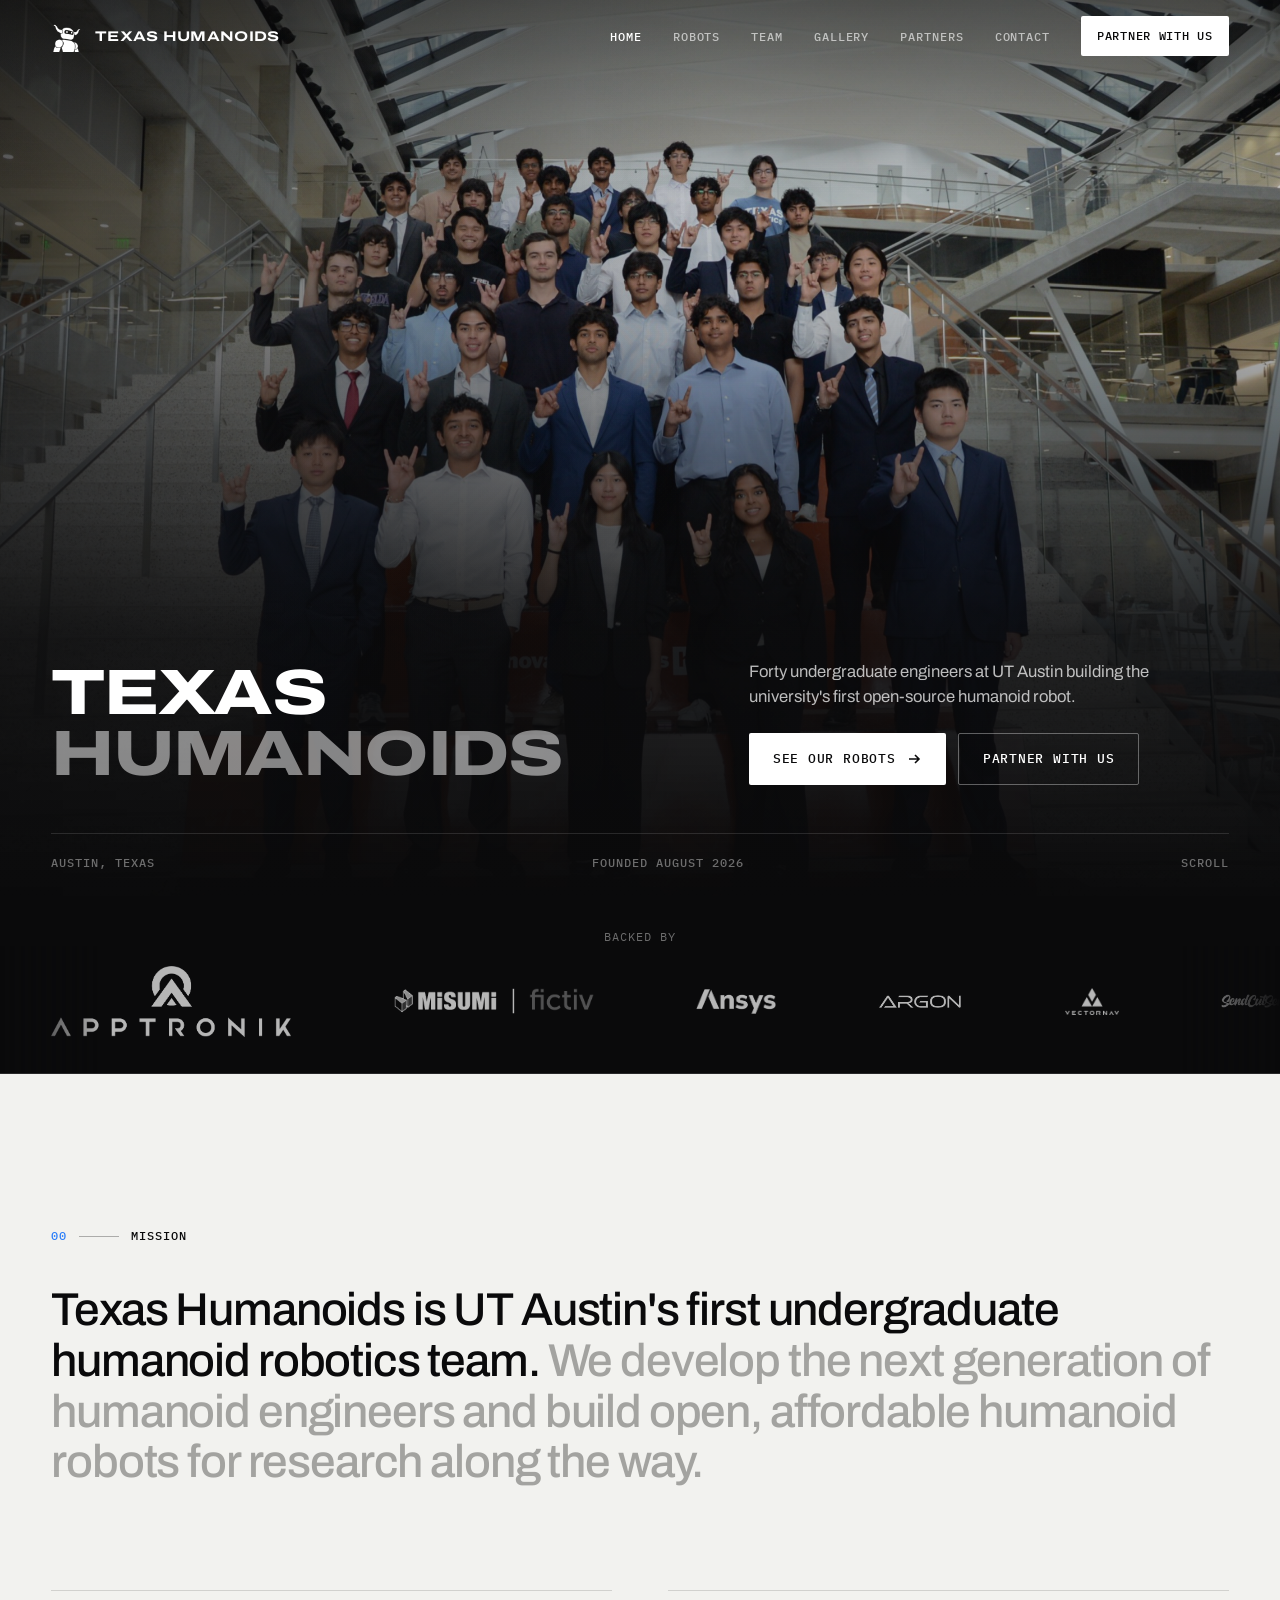
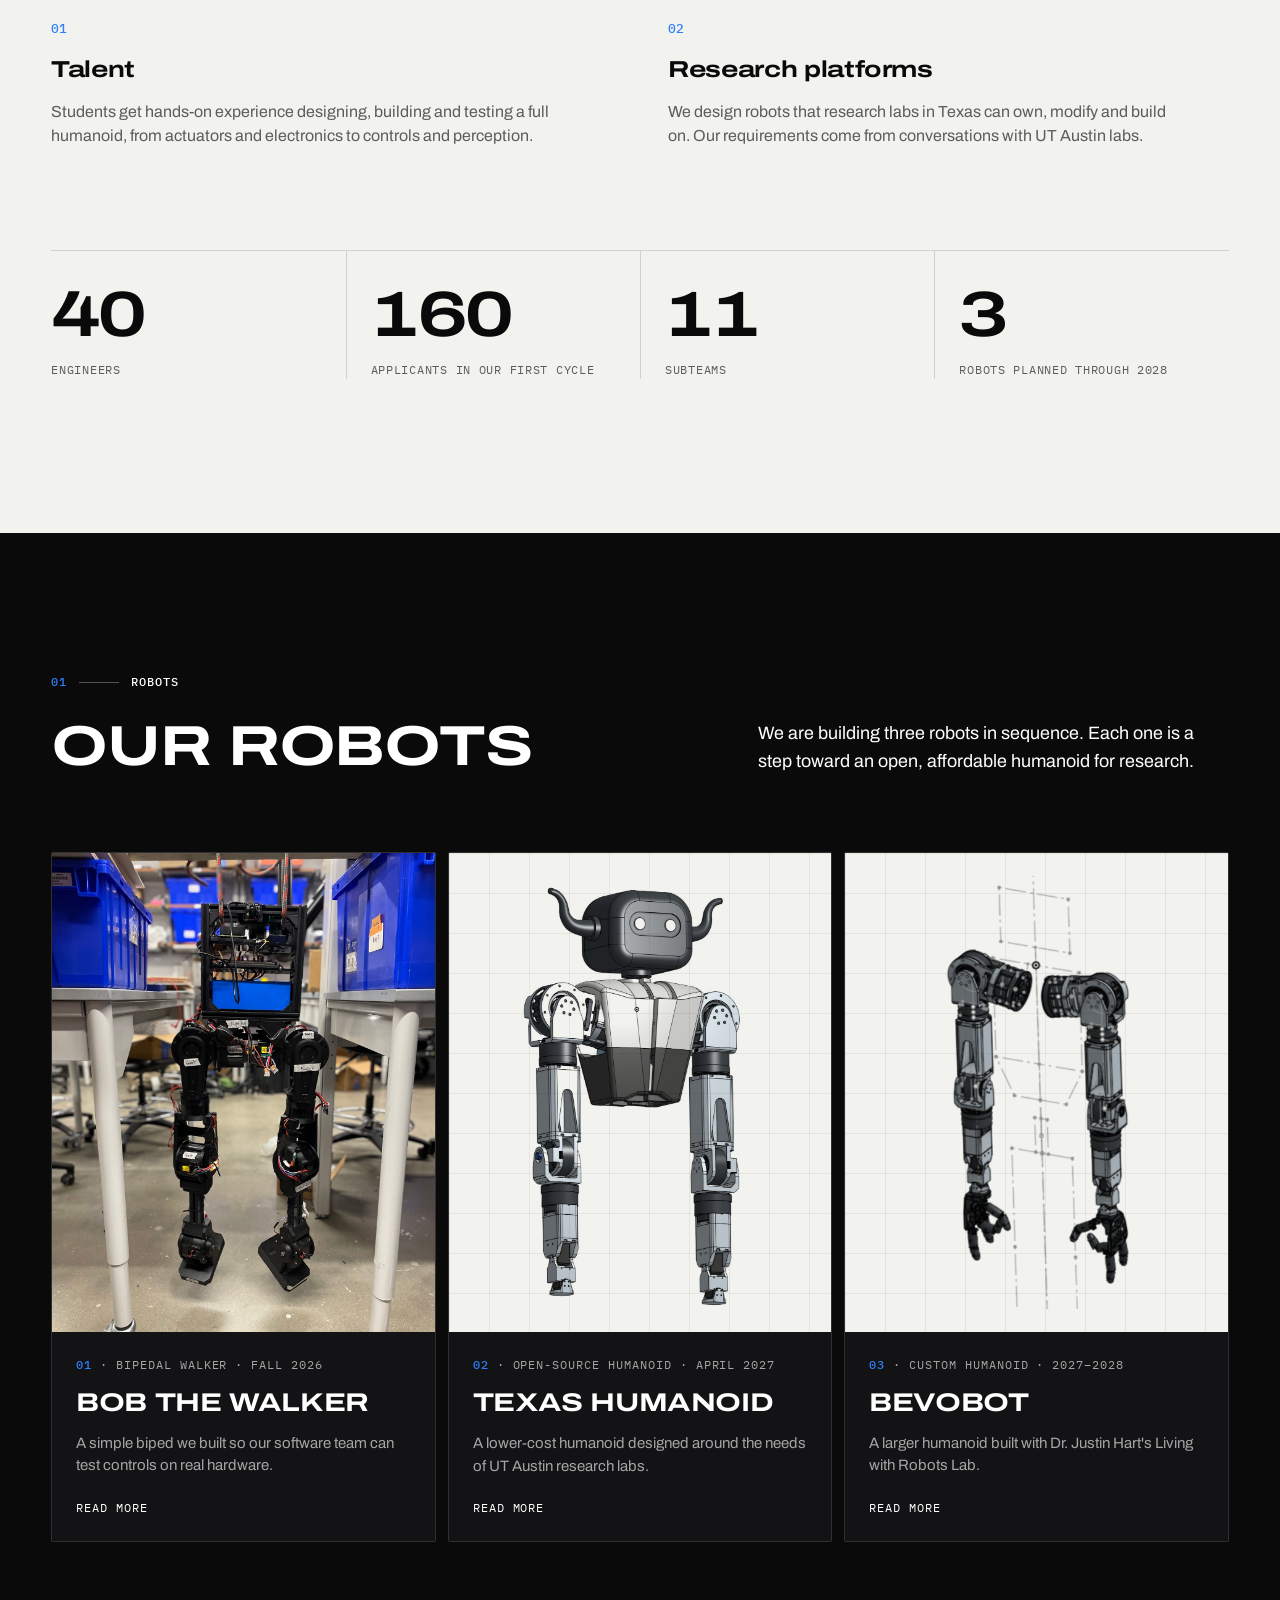
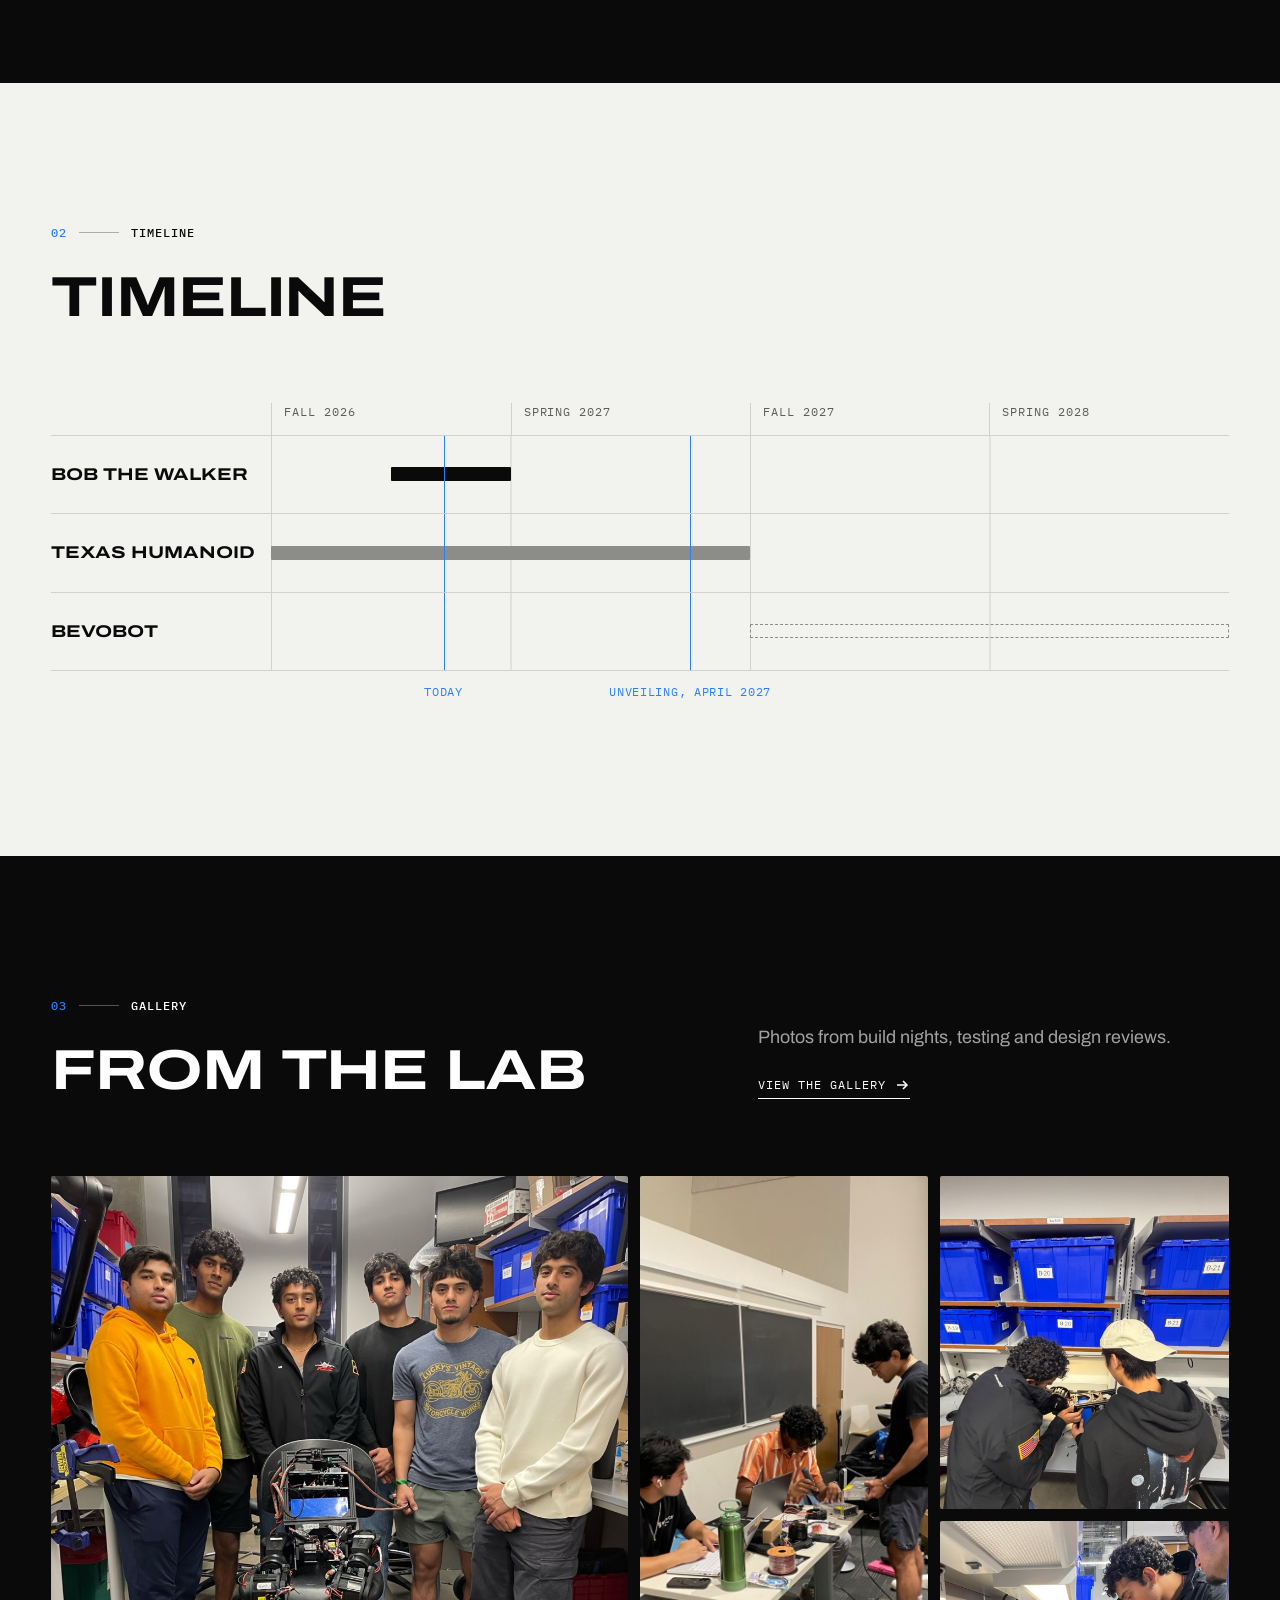
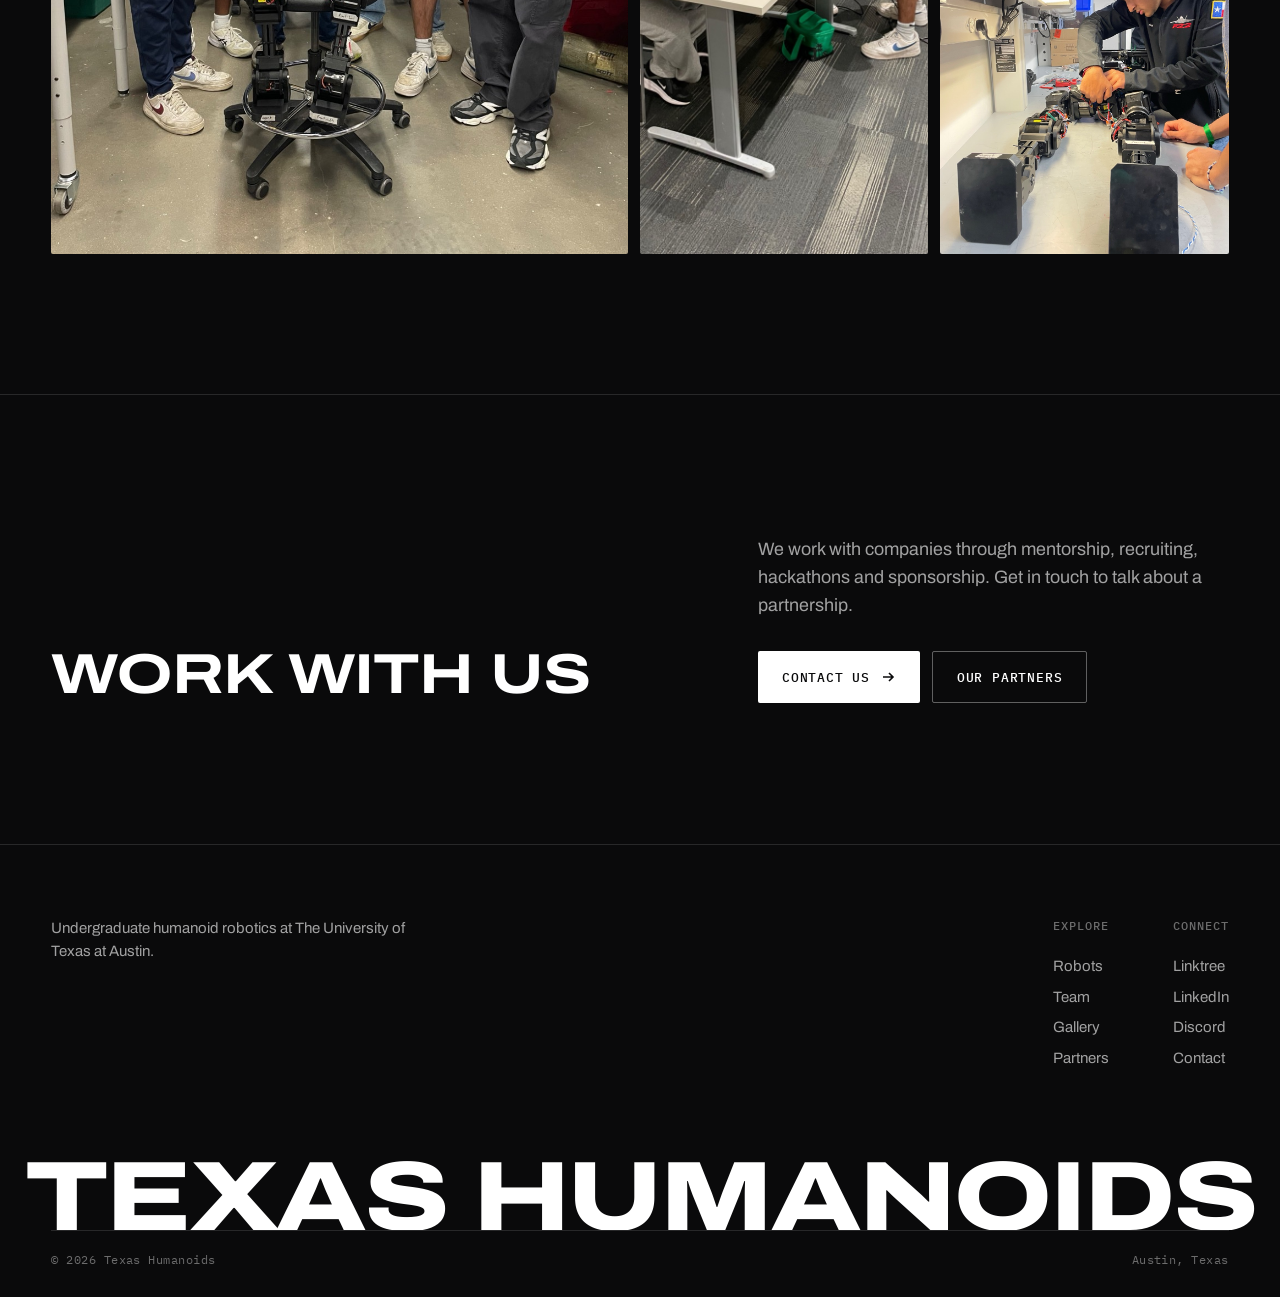
==== index.html @ 923ed388 "Import site as deployed on Netlify Co-Authored-By: Claude Opus 5.5 <noreply@anthropic.com> Claude-Se" ====
<!DOCTYPE html>
<html lang="en">
<head>
  <meta charset="UTF-8">
  <meta name="viewport" content="width=device-width, initial-scale=1.0">
  <title>Texas Humanoids</title>
  <meta name="description" content="Texas Humanoids is UT Austin's first undergraduate humanoid robotics team, building open-source humanoid robots for research.">
  <meta property="og:title" content="Texas Humanoids">
  <meta property="og:description" content="Texas Humanoids is UT Austin's first undergraduate humanoid robotics team, building open-source humanoid robots for research.">
  <meta property="og:image" content="images/web/whole_group.jpg">
  <link rel="icon" href="images/logo.png">
  <link rel="preconnect" href="https://fonts.googleapis.com">
  <link rel="preconnect" href="https://fonts.gstatic.com" crossorigin>
  <link href="https://fonts.googleapis.com/css2?family=Archivo:wdth,wght@62..125,100..900&family=IBM+Plex+Mono:wght@400;500&display=swap" rel="stylesheet">
  <link rel="stylesheet" href="styles.css">
  <script>document.documentElement.classList.add('js')</script>
</head>
<body>

  <header class="nav" id="nav">
    <div class="nav-inner">
      <a href="index.html" class="brand" aria-label="Texas Humanoids home">
        <img src="images/logo.png" alt="">
        <span>TEXAS HUMANOIDS</span>
      </a>
      <button class="menu-btn" aria-label="Open menu" aria-expanded="false" aria-controls="navLinks"><span></span><span></span></button>
      <ul class="nav-links" id="navLinks">
        <li><a href="index.html" aria-current="page">Home</a></li>
        <li><a href="robots.html">Robots</a></li>
        <li><a href="team.html">Team</a></li>
        <li><a href="gallery.html">Gallery</a></li>
        <li><a href="partners.html">Partners</a></li>
        <li><a href="contact.html">Contact</a></li>
        <li><a href="contact.html" class="btn btn-solid">Partner with us</a></li>
      </ul>
    </div>
  </header>

  <main>
    <section class="hero" id="top">
      <div class="hero-media">
        <img src="images/web/whole_group.jpg" alt="The Texas Humanoids team on the stairs of the EER building at UT Austin" fetchpriority="high">
      </div>
      <div class="wrap">
        <div class="hero-body hero-in">
          <h1><span>Texas</span><span class="soft">Humanoids</span></h1>
          <div class="hero-side">
            <p>Forty undergraduate engineers at UT Austin building the university's first open-source humanoid robot.</p>
            <div class="actions">
              <a href="robots.html" class="btn btn-solid">See our robots <svg width="16" height="16" viewBox="0 0 16 16" fill="none" aria-hidden="true"><path d="M3 8h10M9 4l4 4-4 4" stroke="currentColor" stroke-width="1.6"/></svg></a>
              <a href="contact.html" class="btn btn-line">Partner with us</a>
            </div>
          </div>
        </div>
        <div class="hero-foot">
          <span>Austin, Texas</span>
          <span>Founded August 2026</span>
          <span>Scroll</span>
        </div>
      </div>
    </section>

    <div class="backed">
      <p class="backed-label">Backed by</p>
      <div class="marquee" aria-label="Sponsors: Apptronik, MISUMI, Fictiv, Ansys, Argon Mechatronics, VectorNav, SendCutSend">
        <div class="marquee-track" aria-hidden="true">
        <img class="mq white apptronik" src="images/web/apptronik-logo.png" alt=""><img class="mq misumi" src="images/web/misumi-fictiv-c.png" alt=""><img class="mq white ansys" src="images/web/ansys-c.png" alt=""><img class="mq argon" src="images/web/argon-c.png" alt=""><img class="mq white vectornav" src="images/web/vector_nav-logo.png" alt=""><img class="mq sendcutsend" src="images/web/sendcutsend-c.png" alt="">
        <img class="mq white apptronik" src="images/web/apptronik-logo.png" alt=""><img class="mq misumi" src="images/web/misumi-fictiv-c.png" alt=""><img class="mq white ansys" src="images/web/ansys-c.png" alt=""><img class="mq argon" src="images/web/argon-c.png" alt=""><img class="mq white vectornav" src="images/web/vector_nav-logo.png" alt=""><img class="mq sendcutsend" src="images/web/sendcutsend-c.png" alt="">
        <img class="mq white apptronik" src="images/web/apptronik-logo.png" alt=""><img class="mq misumi" src="images/web/misumi-fictiv-c.png" alt=""><img class="mq white ansys" src="images/web/ansys-c.png" alt=""><img class="mq argon" src="images/web/argon-c.png" alt=""><img class="mq white vectornav" src="images/web/vector_nav-logo.png" alt=""><img class="mq sendcutsend" src="images/web/sendcutsend-c.png" alt="">
        <img class="mq white apptronik" src="images/web/apptronik-logo.png" alt=""><img class="mq misumi" src="images/web/misumi-fictiv-c.png" alt=""><img class="mq white ansys" src="images/web/ansys-c.png" alt=""><img class="mq argon" src="images/web/argon-c.png" alt=""><img class="mq white vectornav" src="images/web/vector_nav-logo.png" alt=""><img class="mq sendcutsend" src="images/web/sendcutsend-c.png" alt="">
        </div>
      </div>
    </div>

    <section class="mission light">
      <div class="wrap">
        <div class="eyebrow r"><span class="idx">00</span><span class="rule"></span><span>Mission</span></div>
        <p class="statement r d1">Texas Humanoids is UT Austin's first undergraduate humanoid robotics team. <span class="dim">We develop the next generation of humanoid engineers and build open, affordable humanoid robots for research along the way.</span></p>

        <div class="pillars">
          <div class="pillar r">
            <div class="n">01</div>
            <h3>Talent</h3>
            <p>Students get hands-on experience designing, building and testing a full humanoid, from actuators and electronics to controls and perception.</p>
          </div>
          <div class="pillar r d1">
            <div class="n">02</div>
            <h3>Research platforms</h3>
            <p>We design robots that research labs in Texas can own, modify and build on. Our requirements come from conversations with UT Austin labs.</p>
          </div>
        </div>

        <div class="stats">
          <div class="stat r"><b>40</b><span>Engineers</span></div>
          <div class="stat r d1"><b>160</b><span>Applicants in our first cycle</span></div>
          <div class="stat r d2"><b>11</b><span>Subteams</span></div>
          <div class="stat r d3"><b>3</b><span>Robots planned through 2028</span></div>
        </div>
      </div>
    </section>

    <section class="sect">
      <div class="wrap">
        <div class="platforms-head">
          <div>
            <div class="eyebrow r"><span class="idx">01</span><span class="rule"></span><span>Robots</span></div>
            <h2 class="h2 r d1">Our robots</h2>
          </div>
          <p class="lede r d2">We are building three robots in sequence. Each one is a step toward an open, affordable humanoid for research.</p>
        </div>
        <div class="robot-cards">
          <a class="robot-card r" href="robots.html#walker">
            <div class="media"><img src="images/web/walker.jpg" alt="Bob the Walker, a bipedal robot built from RobStride actuators and 3D-printed parts" width="1350" height="1800" loading="lazy"></div>
            <div class="body">
              <span class="kind"><b>01</b> &middot; Bipedal walker &middot; Fall 2026</span>
              <h3>Bob the Walker</h3>
              <p>A simple biped we built so our software team can test controls on real hardware.</p>
              <span class="more">Read more</span>
            </div>
          </a>
          <a class="robot-card r d1" href="robots.html#texas-humanoid">
            <div class="media paper"><img src="images/web/cad-texas-humanoid.jpg" alt="CAD render of the Texas Humanoid upper body" width="1082" height="1400" loading="lazy"></div>
            <div class="body">
              <span class="kind"><b>02</b> &middot; Open-source humanoid &middot; April 2027</span>
              <h3>Texas Humanoid</h3>
              <p>A lower-cost humanoid designed around the needs of UT Austin research labs.</p>
              <span class="more">Read more</span>
            </div>
          </a>
          <a class="robot-card r d2" href="robots.html#bevobot">
            <div class="media paper"><img src="images/web/arm-cad.png" alt="CAD model of humanoid arm assemblies" width="410" height="712" loading="lazy"></div>
            <div class="body">
              <span class="kind"><b>03</b> &middot; Custom humanoid &middot; 2027&ndash;2028</span>
              <h3>BevoBot</h3>
              <p>A larger humanoid built with Dr. Justin Hart's Living with Robots Lab.</p>
              <span class="more">Read more</span>
            </div>
          </a>
        </div>
      </div>
    </section>

    <section class="sect light">
      <div class="wrap">
        <div class="eyebrow r"><span class="idx">02</span><span class="rule"></span><span>Timeline</span></div>
        <h2 class="h2 r d1">Timeline</h2>
        <div class="gantt-wrap r">
          <div class="gantt">
            <div class="g-row head"><span></span><div class="g-cols"><span>Fall 2026</span><span>Spring 2027</span><span>Fall 2027</span><span>Spring 2028</span></div></div>
            <div class="g-row"><span class="g-label">Bob the Walker</span><div class="g-track"><i class="g-bar" style="--s:.5;--e:1"></i><i class="g-mark" style="--p:.72"></i><i class="g-mark" style="--p:1.75"></i></div></div>
            <div class="g-row"><span class="g-label">Texas Humanoid</span><div class="g-track"><i class="g-bar next" style="--s:0;--e:2"></i><i class="g-mark" style="--p:.72"></i><i class="g-mark" style="--p:1.75"></i></div></div>
            <div class="g-row"><span class="g-label">BevoBot</span><div class="g-track"><i class="g-bar later" style="--s:2;--e:4"></i><i class="g-mark" style="--p:.72"></i><i class="g-mark" style="--p:1.75"></i></div></div>
            <div class="g-row"><span></span><div class="g-notes"><span class="g-note" style="--p:.72">Today</span><span class="g-note" style="--p:1.75">Unveiling, April 2027</span></div></div>
          </div>
        </div>
      </div>
    </section>

    <section class="build sect">
      <div class="wrap">
        <div class="build-head">
          <div>
            <div class="eyebrow r"><span class="idx">03</span><span class="rule"></span><span>Gallery</span></div>
            <h2 class="h2 r d1">From the lab</h2>
          </div>
          <div class="r d2">
            <p class="lede dim">Photos from build nights, testing and design reviews.</p>
            <a class="text-link" href="gallery.html">View the gallery <svg width="16" height="16" viewBox="0 0 16 16" fill="none" aria-hidden="true"><path d="M3 8h10M9 4l4 4-4 4" stroke="currentColor" stroke-width="1.6"/></svg></a>
          </div>
        </div>
        <div class="bento">
          <figure class="b1 r"><img src="images/web/build-walker-team.jpg" alt="Members of the walker team standing with Bob the Walker" width="1050" height="1400" loading="lazy"></figure>
          <figure class="b2 r d1"><img src="images/web/build-electronics.jpg" alt="Three members wiring and testing electronics at a classroom table" width="1050" height="1400" loading="lazy"></figure>
          <figure class="r d2"><img src="images/web/build-assembly.jpg" alt="Two members assembling a walker leg" width="1050" height="1400" loading="lazy"></figure>
          <figure class="r d3"><img src="images/web/build-wiring.jpg" alt="Wiring the walker actuators on a workbench" width="1050" height="1400" loading="lazy"></figure>
        </div>
      </div>
    </section>

    <section class="cta-band">
      <div class="wrap platforms-head">
        <h2 class="h2 r" style="margin-top:0">Work with us</h2>
        <div class="r d1">
          <p class="lede dim">We work with companies through mentorship, recruiting, hackathons and sponsorship. Get in touch to talk about a partnership.</p>
          <div class="actions">
            <a href="contact.html" class="btn btn-solid">Contact us <svg width="16" height="16" viewBox="0 0 16 16" fill="none" aria-hidden="true"><path d="M3 8h10M9 4l4 4-4 4" stroke="currentColor" stroke-width="1.6"/></svg></a>
          <a href="partners.html" class="btn btn-line">Our partners</a>
          </div>
        </div>
      </div>
    </section>
  </main>

  <footer class="footer">
    <div class="wrap">
      <div class="foot-row">
        <p>Undergraduate humanoid robotics at The University of Texas at Austin.</p>
        <div class="foot-links">
          <div>
            <h4>Explore</h4>
            <a href="robots.html">Robots</a><a href="team.html">Team</a><a href="gallery.html">Gallery</a><a href="partners.html">Partners</a>
          </div>
          <div>
            <h4>Connect</h4>
            <a href="https://linktr.ee/texas-humanoids" target="_blank" rel="noopener">Linktree</a>
            <a href="https://www.linkedin.com/company/texas-humanoids" target="_blank" rel="noopener">LinkedIn</a>
            <a href="https://discord.gg/mYTj5yCFnS" target="_blank" rel="noopener">Discord</a>
            <a href="contact.html">Contact</a>
          </div>
        </div>
      </div>
    </div>
    <div class="wordmark" aria-hidden="true">TEXAS HUMANOIDS</div>
    <div class="wrap" style="position:relative;background:var(--ink)">
      <div class="foot-base">
        <span>&copy; 2026 Texas Humanoids</span>
        <span>Austin, Texas</span>
      </div>
    </div>
  </footer>

  <script src="site.js"></script>
</body>
</html>
---- styles.css ----
*, *::before, *::after { margin: 0; padding: 0; box-sizing: border-box; }

:root {
  --ink: #0A0A0B;
  --ink-2: #131315;
  --paper: #F2F2EF;
  --white: #FFFFFF;
  --accent: #2D7FF9;
  --on-dark-2: rgba(255,255,255,.62);
  --on-dark-3: rgba(255,255,255,.4);
  --line-dark: rgba(255,255,255,.12);
  --on-light-2: #5C5C5C;
  --line-light: rgba(10,10,11,.14);
  --gutter: clamp(20px, 4vw, 56px);
  --max: 1440px;
  --ease: cubic-bezier(.2,.7,.1,1);
  --wide: 125%;
  --mono: 'IBM Plex Mono', ui-monospace, monospace;
}

html { scroll-behavior: smooth; }
body {
  font-family: 'Archivo', system-ui, sans-serif;
  background: var(--ink);
  color: var(--white);
  line-height: 1.5;
  -webkit-font-smoothing: antialiased;
  overflow-x: hidden;
}
img { display: block; max-width: 100%; }
a { color: inherit; text-decoration: none; }
section[id] { scroll-margin-top: 64px; }
:focus-visible { outline: 2px solid var(--accent); outline-offset: 3px; }

.wrap { max-width: var(--max); margin: 0 auto; padding: 0 var(--gutter); }
.light { background: var(--paper); color: var(--ink); }

/* type */
.eyebrow {
  display: flex; align-items: center; gap: 12px;
  font-family: var(--mono); font-size: 12px; font-weight: 500; letter-spacing: .08em; text-transform: uppercase;
}
.eyebrow .idx { color: var(--accent); font-variant-numeric: tabular-nums; }
.eyebrow .rule { flex: 0 0 40px; height: 1px; background: currentColor; opacity: .3; }
.h2 {
  font-size: clamp(30px, 4.4vw, 68px); font-weight: 700; font-stretch: var(--wide);
  text-transform: uppercase; letter-spacing: -.02em; line-height: 1; margin-top: 28px;
}
.lede { font-size: clamp(17px, 1.4vw, 20px); line-height: 1.55; max-width: 560px; }
.dark .lede, .lede.dim { color: var(--on-dark-2); }
.light .lede { color: var(--on-light-2); }

/* buttons */
.btn {
  display: inline-flex; align-items: center; gap: 10px;
  height: 52px; padding: 0 24px; border-radius: 2px;
  font-family: var(--mono); font-size: 13px; font-weight: 500; letter-spacing: .06em; text-transform: uppercase;
  transition: background .25s, color .25s, border-color .25s;
  white-space: nowrap;
}
.btn svg { transition: transform .3s var(--ease); }
.btn:hover svg { transform: translateX(4px); }
.btn-solid { background: var(--white); color: var(--ink); }
.btn-solid:hover { background: var(--accent); color: var(--white); }
.btn-line { border: 1px solid rgba(255,255,255,.35); color: var(--white); }
.btn-line:hover { border-color: var(--white); background: rgba(255,255,255,.08); }
.light .btn-solid { background: var(--ink); color: var(--white); }
.light .btn-solid:hover { background: var(--accent); }

/* ───────── NAV ───────── */
.nav {
  position: fixed; inset: 0 0 auto 0; z-index: 50;
  transition: background .35s, border-color .35s, backdrop-filter .35s;
  border-bottom: 1px solid transparent;
}
.nav.scrolled {
  background: rgba(10,10,11,.92);
  backdrop-filter: saturate(160%) blur(18px);
  -webkit-backdrop-filter: saturate(160%) blur(18px);
  border-color: var(--line-dark);
}
.nav-inner {
  max-width: var(--max); margin: 0 auto; padding: 0 var(--gutter);
  height: 72px; display: flex; align-items: center; justify-content: space-between;
}
.brand { display: flex; align-items: center; gap: 12px; }
.brand img { width: 32px; height: 32px; filter: brightness(0) invert(1); }
.brand span { font-weight: 700; font-stretch: var(--wide); font-size: 14px; letter-spacing: .02em; }
.nav-links { display: flex; align-items: center; gap: clamp(18px, 2.4vw, 34px); list-style: none; }
.nav-links a:not(.btn) {
  font-family: var(--mono); font-size: 12px; font-weight: 500; letter-spacing: .08em; text-transform: uppercase;
  color: var(--on-dark-2); transition: color .2s;
}
.nav-links a:not(.btn):hover, .nav-links a[aria-current="page"] { color: var(--white); }
.nav-links .btn { height: 40px; padding: 0 16px; font-size: 12px; }
.menu-btn {
  display: none; background: none; border: 0; color: var(--white);
  width: 44px; height: 44px; cursor: pointer; position: relative;
}
.menu-btn span {
  position: absolute; left: 11px; right: 11px; height: 1.5px; background: currentColor;
  transition: transform .3s var(--ease), top .3s var(--ease);
}
.menu-btn span:nth-child(1) { top: 17px; }
.menu-btn span:nth-child(2) { top: 26px; }
.nav.open .menu-btn span:nth-child(1) { top: 21px; transform: rotate(45deg); }
.nav.open .menu-btn span:nth-child(2) { top: 21px; transform: rotate(-45deg); }

/* ───────── HERO ───────── */
.hero {
  position: relative; min-height: 100svh; display: flex; flex-direction: column;
  justify-content: flex-end; overflow: hidden; isolation: isolate;
}
.hero-media { position: absolute; inset: 0; z-index: -1; }
.hero-media img {
  width: 100%; height: 100%; object-fit: cover; object-position: center 25%;
  animation: settle 2.4s var(--ease) both;
}
.hero-media::after {
  content: ''; position: absolute; inset: 0;
  background:
    linear-gradient(180deg, rgba(10,10,11,.55) 0%, rgba(10,10,11,0) 22%),
    linear-gradient(90deg, rgba(10,10,11,.55) 0%, rgba(10,10,11,0) 55%),
    linear-gradient(0deg, rgba(10,10,11,1) 0%, rgba(10,10,11,.88) 30%, rgba(10,10,11,.3) 64%, rgba(10,10,11,.1) 100%);
}
@keyframes settle { from { transform: scale(1.08); } to { transform: scale(1); } }

.hero > .wrap { width: 100%; }
.hero-body {
  display: grid; grid-template-columns: auto minmax(280px, 1fr); gap: clamp(32px, 4vw, 64px); align-items: end;
  padding-top: 140px; padding-bottom: 48px;
}
.hero h1 {
  font-size: clamp(36px, 5vw, 84px); font-weight: 800; font-stretch: var(--wide);
  text-transform: uppercase; letter-spacing: -.025em; line-height: .95;
}
.hero h1 span { display: block; }
.hero h1 .soft { color: rgba(255,255,255,.5); }
.hero-side { display: flex; flex-direction: column; align-items: flex-start; gap: 24px; justify-self: end; max-width: 480px; }
.hero-side p { font-size: clamp(16px, 1.3vw, 19px); color: rgba(255,255,255,.72); max-width: 480px; }
.hero-side .actions { display: flex; flex-wrap: wrap; gap: 12px; }
.hero-foot {
  display: flex; justify-content: space-between; gap: 24px;
  border-top: 1px solid var(--line-dark); padding: 20px 0 28px;
  font-family: var(--mono); font-size: 12px; font-weight: 500; letter-spacing: .08em; text-transform: uppercase;
  color: var(--on-dark-3);
}
.hero-in > * { animation: rise 1s var(--ease) both; }
.hero-in > *:nth-child(2) { animation-delay: .12s; }
@keyframes rise { from { opacity: 0; transform: translateY(28px); } to { opacity: 1; transform: none; } }

/* ───────── MISSION ───────── */
.mission { padding: clamp(96px, 12vw, 180px) 0; }
.statement {
  font-size: clamp(28px, 3.6vw, 54px); font-weight: 500;
  letter-spacing: -.025em; line-height: 1.1; max-width: 1180px; margin-top: 40px;
}
.statement .dim { color: #A3A3A0; }
.pillars {
  display: grid; grid-template-columns: 1fr 1fr; gap: 0 56px;
  margin-top: clamp(64px, 8vw, 112px);
}
.pillar { border-top: 1px solid var(--line-light); padding-top: 28px; }
.pillar .n { font-family: var(--mono); font-size: 13px; font-weight: 500; color: var(--accent); font-variant-numeric: tabular-nums; }
.pillar h3 { font-size: clamp(20px, 1.8vw, 26px); font-weight: 700; font-stretch: var(--wide); letter-spacing: -.015em; margin: 14px 0 12px; }
.pillar p { color: var(--on-light-2); font-size: 16px; max-width: 520px; }
.stats {
  display: grid; grid-template-columns: repeat(4, 1fr);
  margin-top: clamp(64px, 8vw, 112px); border-top: 1px solid var(--line-light);
}
.stat { padding: 32px 24px 0 0; }
.stat + .stat { padding-left: 24px; border-left: 1px solid var(--line-light); }
.stat b {
  display: block; font-size: clamp(44px, 5vw, 80px); font-weight: 700; font-stretch: var(--wide);
  letter-spacing: -.03em; line-height: 1; font-variant-numeric: tabular-nums;
}
.stat span { display: block; margin-top: 14px; font-family: var(--mono); font-size: 12px; letter-spacing: .06em; text-transform: uppercase; color: var(--on-light-2); }

/* ───────── PLATFORMS ───────── */
.platforms { padding: clamp(96px, 12vw, 180px) 0 clamp(64px, 8vw, 120px); }
.platforms-head { display: grid; grid-template-columns: 1.4fr 1fr; gap: 48px; align-items: end; }
.platform { margin-top: clamp(64px, 8vw, 120px); }
.platform-media {
  position: relative; aspect-ratio: 21 / 9; border-radius: 2px; overflow: hidden; background: var(--ink-2);
}
.platform-media img { width: 100%; height: 100%; object-fit: cover; transition: transform 1.2s var(--ease); }
.platform:hover .platform-media img { transform: scale(1.03); }
.platform-media::after {
  content: ''; position: absolute; inset: 0;
  background: linear-gradient(0deg, rgba(10,10,11,.85) 0%, rgba(10,10,11,0) 55%);
}
.platform-media.cad {
  background-color: var(--paper);
  background-image: linear-gradient(rgba(10,10,11,.06) 1px, transparent 1px), linear-gradient(90deg, rgba(10,10,11,.06) 1px, transparent 1px);
  background-size: 40px 40px;
}
.platform-media.cad::after { display: none; }
.platform-media.cad img {
  position: absolute; top: 4%; right: 30%; width: auto; height: 92%;
  object-fit: contain; mix-blend-mode: multiply;
}
.platform-media.cad .platform-title { color: var(--ink); }
.platform-media.cad .platform-title .tag { color: var(--on-light-2); }
.platform-title {
  position: absolute; z-index: 1; left: clamp(20px, 3vw, 44px); right: clamp(20px, 3vw, 44px); bottom: clamp(20px, 3vw, 40px);
  display: flex; justify-content: space-between; align-items: flex-end; gap: 24px;
}
.platform-title h3 {
  font-size: clamp(32px, 5.6vw, 92px); font-weight: 800; font-stretch: var(--wide); text-transform: uppercase; letter-spacing: -.025em; line-height: .9;
}
.platform-title .tag {
  font-family: var(--mono); font-size: 12px; font-weight: 500; letter-spacing: .08em; text-transform: uppercase;
  color: var(--on-dark-2); text-align: right; white-space: nowrap;
}
.platform-body {
  display: grid; grid-template-columns: 1fr 1fr; gap: clamp(32px, 6vw, 96px);
  padding-top: clamp(32px, 4vw, 56px);
}
.platform-body p { font-size: clamp(17px, 1.35vw, 20px); color: var(--on-dark-2); line-height: 1.6; }
.platform-body p + p { margin-top: 18px; }
.platform-body p strong { color: var(--white); font-weight: 600; }
.specs { border-top: 1px solid var(--line-dark); }
.specs div {
  display: grid; grid-template-columns: 160px 1fr; gap: 16px;
  padding: 16px 0; border-bottom: 1px solid var(--line-dark); font-size: 15px;
}
.specs dt { color: var(--on-dark-3); font-family: var(--mono); font-size: 12px; font-weight: 500; letter-spacing: .08em; text-transform: uppercase; padding-top: 2px; }
.specs dd { font-family: var(--mono); font-size: 14px; }
.live { display: inline-flex; align-items: center; gap: 8px; }
.live::before { content: ''; width: 7px; height: 7px; border-radius: 50%; background: var(--accent); box-shadow: 0 0 0 4px rgba(45,127,249,.2); }

/* ───────── MARQUEE ───────── */
.marquee {
  border-block: 1px solid var(--line-dark); overflow: hidden; padding: 36px 0; background: var(--ink);
  -webkit-mask-image: linear-gradient(90deg, transparent, #000 8%, #000 92%, transparent);
          mask-image: linear-gradient(90deg, transparent, #000 8%, #000 92%, transparent);
}
.marquee-track { display: flex; align-items: center; width: max-content; background: var(--ink); animation: slide 70s linear infinite; }
.marquee-track .mq { height: auto; margin: 0 clamp(36px, 4vw, 64px); opacity: .7; flex: none; }
.marquee-track .white { filter: brightness(0) invert(1); }
.marquee-track .apptronik { width: 240px; }
.marquee-track .misumi { width: 200px; filter: grayscale(1) invert(1); mix-blend-mode: screen; }
.marquee-track .ansys { width: 80px; }
.marquee-track .argon { width: 84px; mix-blend-mode: screen; }
.marquee-track .vectornav { width: 54px; }
.marquee-track .sendcutsend { width: 72px; filter: grayscale(1) invert(1) brightness(1.6); mix-blend-mode: screen; }
@keyframes slide { to { transform: translateX(-50%); } }

.backed { border-bottom: 1px solid var(--line-dark); }
.backed-label {
  text-align: center; padding-top: 28px;
  font-family: var(--mono); font-size: 12px; letter-spacing: .08em; text-transform: uppercase; color: var(--on-dark-3);
}
.backed .marquee { border-block: 0; padding: 20px 0 36px; }

/* ───────── ROADMAP ───────── */
.roadmap { padding: clamp(96px, 12vw, 180px) 0; }
.phases { display: grid; grid-template-columns: repeat(3, 1fr); margin-top: clamp(56px, 7vw, 96px); }
.phase { position: relative; padding: 36px 32px 0 0; }
.phase + .phase { padding-left: 32px; }
.phase::before {
  content: ''; position: absolute; top: 0; left: 0; right: 0; height: 2px; background: var(--line-light);
}
.phase.now::before { background: var(--ink); }
.phase-top { display: flex; justify-content: space-between; align-items: baseline; }
.phase .num { font-size: clamp(52px, 5.4vw, 88px); font-weight: 700; font-stretch: var(--wide); letter-spacing: -.03em; line-height: 1; }
.phase .when { font-family: var(--mono); font-size: 12px; font-weight: 500; letter-spacing: .08em; text-transform: uppercase; color: var(--on-light-2); }
.phase .now-tag {
  display: inline-block; margin-top: 28px; font-family: var(--mono); font-size: 12px; font-weight: 500; letter-spacing: .08em;
  text-transform: uppercase; color: var(--accent);
}
.phase h3 { font-size: clamp(20px, 1.8vw, 26px); font-weight: 700; font-stretch: var(--wide); text-transform: uppercase; letter-spacing: -.01em; margin: 28px 0 12px; }
.phase .now-tag.later { color: var(--on-light-2); }
.phase .now-tag + h3 { margin-top: 8px; }
.phase p { color: var(--on-light-2); font-size: 16px; }

/* ───────── TEAMS ───────── */
.teams { padding: clamp(96px, 12vw, 180px) 0; }
.teams-ui { display: grid; grid-template-columns: 380px 1fr; gap: clamp(32px, 5vw, 80px); margin-top: clamp(56px, 7vw, 96px); }
.tablist { display: flex; flex-direction: column; border-top: 1px solid var(--line-dark); }
.tab {
  all: unset; cursor: pointer; display: flex; align-items: baseline; gap: 20px;
  padding: 22px 0; border-bottom: 1px solid var(--line-dark);
  font-size: clamp(20px, 1.9vw, 28px); font-weight: 700; font-stretch: var(--wide); text-transform: uppercase; letter-spacing: -.01em;
  color: var(--on-dark-3); transition: color .25s;
}
.tab small { font-family: var(--mono); font-size: 12px; font-weight: 500; letter-spacing: 0; color: var(--on-dark-3); font-variant-numeric: tabular-nums; }
.tab:hover { color: var(--on-dark-2); }
.tab[aria-selected="true"] { color: var(--white); }
.tab[aria-selected="true"] small { color: var(--accent); }
.tab:focus-visible { outline: 2px solid var(--accent); outline-offset: -2px; }
.panel[hidden] { display: none; }
.panel { animation: fade .5s var(--ease); }
@keyframes fade { from { opacity: 0; transform: translateY(10px); } to { opacity: 1; transform: none; } }
.panel-img { aspect-ratio: 3 / 2; overflow: hidden; border-radius: 2px; background: var(--ink-2); }
.panel-img img { width: 100%; height: 100%; object-fit: cover; }
.panel-copy { display: grid; grid-template-columns: 1fr auto; gap: 32px; padding-top: 28px; align-items: start; }
.panel-copy p { font-size: clamp(17px, 1.35vw, 20px); color: var(--on-dark-2); max-width: 620px; }
.chips { display: flex; flex-wrap: wrap; gap: 8px; margin-top: 20px; }
.chip {
  font-family: var(--mono); font-size: 12px; padding: 7px 12px; border-radius: 2px;
  border: 1px solid var(--line-dark); color: var(--on-dark-2);
}
.headcount { text-align: right; }
.headcount b { display: block; font-size: 52px; font-weight: 700; font-stretch: var(--wide); letter-spacing: -.03em; line-height: 1; }
.headcount span { font-family: var(--mono); font-size: 12px; font-weight: 500; letter-spacing: .08em; text-transform: uppercase; color: var(--on-dark-3); }

/* ───────── BUILD GALLERY ───────── */
.build { padding: 0 0 clamp(96px, 12vw, 180px); }
.build-head { display: grid; grid-template-columns: 1.4fr 1fr; gap: 48px; align-items: end; }
.bento {
  display: grid; grid-template-columns: 2fr 1fr 1fr; grid-template-rows: repeat(2, minmax(220px, 26vw));
  gap: 12px; margin-top: clamp(48px, 6vw, 80px);
}
.bento figure { overflow: hidden; border-radius: 2px; background: var(--ink-2); }
.bento img { width: 100%; height: 100%; object-fit: cover; transition: transform 1.2s var(--ease); }
.bento figure:hover img { transform: scale(1.04); }
.bento .b1 { grid-row: span 2; }
.bento .b2 { grid-row: span 2; }

/* ───────── PEOPLE ───────── */
.people { padding: clamp(96px, 12vw, 180px) 0; }
.leads { display: grid; grid-template-columns: repeat(3, 1fr); margin-top: clamp(56px, 7vw, 96px); border-top: 1px solid var(--line-light); }
.lead { padding: 32px 32px 0 0; }
.lead + .lead { padding-left: 32px; border-left: 1px solid var(--line-light); }
.lead h3 { font-size: clamp(24px, 2.4vw, 38px); font-weight: 700; font-stretch: var(--wide); text-transform: uppercase; letter-spacing: -.02em; line-height: 1; }
.lead .role { margin-top: 10px; font-size: 15px; font-weight: 600; }
.lead .prev { margin-top: 28px; font-family: var(--mono); font-size: 12px; font-weight: 500; letter-spacing: .08em; text-transform: uppercase; color: var(--on-light-2); }
.lead ul { list-style: none; margin-top: 10px; }
.lead li { font-size: 17px; padding: 8px 0; border-bottom: 1px solid var(--line-light); }
.exp {
  display: grid; grid-template-columns: 260px 1fr; gap: 32px; align-items: baseline;
  margin-top: clamp(48px, 6vw, 80px); padding-top: 24px; border-top: 1px solid var(--line-light);
}
.exp-label { font-family: var(--mono); font-size: 12px; letter-spacing: .08em; text-transform: uppercase; color: var(--on-light-2); }
.exp ul { list-style: none; display: flex; flex-wrap: wrap; gap: 8px 36px; }
.exp li { font-size: clamp(18px, 1.8vw, 26px); font-weight: 700; font-stretch: var(--wide); text-transform: uppercase; letter-spacing: -.01em; }

.advisors-head { margin-top: clamp(96px, 12vw, 160px); }
.advisors { display: grid; grid-template-columns: 1fr 1fr; gap: clamp(24px, 3vw, 48px); margin-top: clamp(40px, 5vw, 64px); }
.advisor { display: grid; grid-template-columns: minmax(180px, 42%) 1fr; gap: 28px; }
.advisor-img { aspect-ratio: 4 / 5; overflow: hidden; border-radius: 2px; background: #ddd; }
.advisor-img img { width: 100%; height: 100%; object-fit: cover; filter: grayscale(1) contrast(1.05); transition: filter .6s var(--ease); }
.advisor:hover .advisor-img img { filter: none; }
.advisor .role { font-family: var(--mono); font-size: 12px; font-weight: 500; letter-spacing: .08em; text-transform: uppercase; color: var(--accent); }
.advisor h3 { font-size: clamp(22px, 2vw, 28px); font-weight: 700; font-stretch: var(--wide); letter-spacing: -.02em; line-height: 1.05; margin: 12px 0 10px; }
.advisor .title { font-size: 14px; color: var(--on-light-2); padding-bottom: 16px; border-bottom: 1px solid var(--line-light); }
.advisor p.bio { font-size: 15px; color: #333; margin-top: 16px; line-height: 1.6; }

/* ───────── PARTNERS ───────── */
.partners { padding: clamp(96px, 12vw, 180px) 0; }
.logos {
  display: grid; grid-template-columns: repeat(6, 1fr); gap: 1px; margin-top: clamp(40px, 5vw, 64px);
  background: var(--line-dark); border-block: 1px solid var(--line-dark);
}
.logo-cell {
  display: flex; align-items: center; justify-content: center; grid-column: span 2;
  height: clamp(120px, 10vw, 150px); background: var(--ink);
}
.logo-cell.t1 { grid-column: span 6; height: clamp(220px, 20vw, 300px); }
.logo-cell.t2 { grid-column: span 3; height: clamp(150px, 13vw, 200px); }
.logo-cell img { height: auto; opacity: .85; transition: opacity .3s; }
.logo-cell:hover img { opacity: 1; }
.logo-cell .white { filter: brightness(0) invert(1); }
.logo-cell .apptronik { width: min(70%, 480px); }
.logo-cell .misumi { width: min(82%, 340px); filter: grayscale(1) invert(1); mix-blend-mode: screen; }
.logo-cell .ansys { width: min(42%, 128px); }
.logo-cell .argon { width: min(70%, 124px); mix-blend-mode: screen; }
.logo-cell .vectornav { width: min(50%, 84px); }
.logo-cell .sendcutsend { width: min(70%, 104px); filter: grayscale(1) invert(1) brightness(1.6); mix-blend-mode: screen; }
.logos.color { background: none; border: 0; gap: 0; }
.logos.color .logo-cell { background: transparent; }
.logos.color .logo-cell img { filter: none; mix-blend-mode: multiply; opacity: 1; }
.logos.color .logo-cell .argon { filter: invert(1); }

/* ───────── CTA ───────── */
.cta { position: relative; overflow: hidden; isolation: isolate; padding: clamp(120px, 16vw, 240px) 0 clamp(64px, 8vw, 96px); }
.cta-bg { position: absolute; inset: 0; z-index: -1; }
.cta-bg img { width: 100%; height: 100%; object-fit: cover; object-position: center 40%; }
.cta-bg::after { content: ''; position: absolute; inset: 0; background: linear-gradient(0deg, var(--ink) 0%, rgba(10,10,11,.82) 45%, rgba(10,10,11,.6) 100%); }
.cta h2 { font-size: clamp(36px, 6.4vw, 104px); font-weight: 800; font-stretch: var(--wide); text-transform: uppercase; letter-spacing: -.025em; line-height: .95; }
.cta .actions { display: flex; flex-wrap: wrap; gap: 12px; margin-top: 40px; }
.contacts { display: grid; grid-template-columns: repeat(3, 1fr); margin-top: clamp(80px, 10vw, 140px); border-top: 1px solid var(--line-dark); }
.contact { padding: 28px 24px 0 0; }
.contact + .contact { padding-left: 24px; border-left: 1px solid var(--line-dark); }
.contact .who { font-size: 18px; font-weight: 700; font-stretch: var(--wide); text-transform: uppercase; }
.contact .what { font-family: var(--mono); font-size: 12px; color: var(--on-dark-3); margin-bottom: 16px; }
.contact a, .contact .tel { display: block; font-size: 15px; color: var(--on-dark-2); padding: 3px 0; transition: color .2s; word-break: break-word; }
.contact a:hover { color: var(--white); }

/* ───────── FOOTER ───────── */
.footer { padding: 72px 0 0; border-top: 1px solid var(--line-dark); overflow: hidden; }
.foot-row { display: flex; justify-content: space-between; gap: 40px; flex-wrap: wrap; }
.foot-row p { font-size: 15px; color: var(--on-dark-2); max-width: 380px; }
.foot-links { display: flex; gap: 64px; }
.foot-links h4 { font-family: var(--mono); font-size: 12px; font-weight: 500; letter-spacing: .08em; text-transform: uppercase; color: var(--on-dark-3); margin-bottom: 16px; }
.foot-links a { display: block; font-size: 15px; color: var(--on-dark-2); padding: 4px 0; transition: color .2s; }
.foot-links a:hover { color: var(--white); }
.wordmark {
  margin-top: 80px; font-size: 7.7vw; font-weight: 800; font-stretch: var(--wide); letter-spacing: -.03em;
  line-height: .78; white-space: nowrap; color: var(--white); text-align: center;
  transform: translateY(8%);
}
.foot-base {
  display: flex; justify-content: space-between; gap: 16px; flex-wrap: wrap;
  border-top: 1px solid var(--line-dark); padding: 20px 0 28px; margin-top: 0;
  font-family: var(--mono); font-size: 12px; letter-spacing: .04em; color: var(--on-dark-3); position: relative; background: var(--ink);
}

/* ───────── INNER PAGE HEADER ───────── */
.page-head { padding: 168px 0 clamp(56px, 7vw, 96px); border-bottom: 1px solid var(--line-dark); }
.page-head h1 {
  margin-top: 28px; font-size: clamp(40px, 6.4vw, 104px); font-weight: 800; font-stretch: var(--wide);
  text-transform: uppercase; letter-spacing: -.025em; line-height: .95;
}
.page-head .lede { margin-top: 28px; color: var(--on-dark-2); max-width: 680px; }
.subnav { display: flex; flex-wrap: wrap; gap: 10px 32px; margin-top: 44px; }
.subnav a {
  font-family: var(--mono); font-size: 12px; letter-spacing: .08em; text-transform: uppercase;
  color: var(--on-dark-2); padding-bottom: 6px; border-bottom: 1px solid var(--line-dark); transition: color .2s, border-color .2s;
}
.subnav a:hover { color: var(--white); border-color: var(--white); }

.sect { padding: clamp(88px, 11vw, 160px) 0; }
.sect.dark + .sect.dark { border-top: 1px solid var(--line-dark); }
.h3 {
  margin-top: clamp(72px, 9vw, 120px); font-size: clamp(22px, 2.2vw, 32px); font-weight: 700;
  font-stretch: var(--wide); text-transform: uppercase; letter-spacing: -.015em; line-height: 1.05;
}
.kind { font-family: var(--mono); font-size: 12px; letter-spacing: .08em; text-transform: uppercase; color: var(--on-dark-2); }
.kind b { color: var(--accent); font-weight: 500; }
.light .kind { color: var(--on-light-2); }
.light .specs, .light .specs div { border-color: var(--line-light); }
.light .specs dt { color: var(--on-light-2); }
.text-link {
  display: inline-flex; align-items: center; gap: 8px; margin-top: 24px;
  font-family: var(--mono); font-size: 12px; letter-spacing: .08em; text-transform: uppercase;
  padding-bottom: 4px; border-bottom: 1px solid currentColor;
}

/* paper panel for CAD on white */
.paper,
.robot-card .media.paper, .robot-intro .media.paper, .step .media.paper, .pair figure.paper, .g-item.paper {
  background-color: var(--paper);
  background-image: linear-gradient(rgba(10,10,11,.06) 1px, transparent 1px), linear-gradient(90deg, rgba(10,10,11,.06) 1px, transparent 1px);
  background-size: 40px 40px;
}
.paper img { object-fit: contain !important; mix-blend-mode: multiply; padding: 6%; }
.light .paper { box-shadow: inset 0 0 0 1px var(--line-light); }

/* ───────── HOME: ROBOT CARDS ───────── */
.robot-cards { display: grid; grid-template-columns: repeat(3, 1fr); gap: 12px; margin-top: clamp(48px, 6vw, 80px); }
.robot-card {
  display: flex; flex-direction: column; border: 1px solid var(--line-dark); border-radius: 2px;
  background: var(--ink-2); transition: border-color .3s;
}
.robot-card:hover { border-color: rgba(255,255,255,.35); }
.robot-card .media { aspect-ratio: 4 / 5; overflow: hidden; background: #000; }
.robot-card .media img { width: 100%; height: 100%; object-fit: cover; transition: transform 1.2s var(--ease); }
.robot-card:hover .media img { transform: scale(1.04); }
.robot-card .body { display: flex; flex-direction: column; gap: 10px; flex: 1; padding: 24px; }
.robot-card h3 { font-size: clamp(22px, 2vw, 28px); font-weight: 700; font-stretch: var(--wide); text-transform: uppercase; letter-spacing: -.015em; }
.robot-card p { font-size: 15px; color: var(--on-dark-2); }
.robot-card .more { margin-top: auto; padding-top: 12px; font-family: var(--mono); font-size: 12px; letter-spacing: .08em; text-transform: uppercase; }

/* ───────── TIMELINE CHART ───────── */
.gantt-wrap { margin-top: clamp(48px, 6vw, 80px); overflow-x: auto; }
.gantt { min-width: 680px; }
.g-row { display: grid; grid-template-columns: 220px 1fr; border-top: 1px solid var(--line-light); }
.g-row.head { border-top: 0; }
.g-cols { display: grid; grid-template-columns: repeat(4, 1fr); }
.g-cols span {
  padding: 0 0 14px 12px; border-left: 1px solid var(--line-light);
  font-family: var(--mono); font-size: 12px; letter-spacing: .08em; text-transform: uppercase; color: var(--on-light-2);
}
.g-label { padding: 26px 16px 26px 0; font-size: 17px; font-weight: 700; font-stretch: var(--wide); text-transform: uppercase; }
.g-track { position: relative; background: linear-gradient(90deg, var(--line-light) 1px, transparent 1px) 0 0 / 25% 100%; }
.g-bar {
  position: absolute; top: 50%; height: 14px; transform: translateY(-50%);
  left: calc(var(--s) * 25%); width: calc((var(--e) - var(--s)) * 25%); background: var(--ink); border-radius: 1px;
}
.g-bar.next { background: #8C8C88; }
.g-bar.later { background: transparent; border: 1.5px dashed #8C8C88; }
.g-mark { position: absolute; top: 0; bottom: 0; left: calc(var(--p) * 25%); border-left: 1.5px solid var(--accent); }
.g-notes { position: relative; height: 44px; }
.g-note {
  position: absolute; top: 12px; left: calc(var(--p) * 25%); transform: translateX(-50%); white-space: nowrap;
  font-family: var(--mono); font-size: 12px; letter-spacing: .06em; text-transform: uppercase; color: var(--accent);
}

/* ───────── ROBOT PAGES ───────── */
.robot-intro { display: grid; grid-template-columns: minmax(0, 5fr) minmax(0, 6fr); gap: clamp(32px, 6vw, 96px); align-items: start; }
.robot-intro .media { aspect-ratio: 3 / 4; overflow: hidden; border-radius: 2px; background: #000; position: sticky; top: 96px; }
.robot-intro .media img { width: 100%; height: 100%; object-fit: cover; }
.robot-intro .h2 { margin-top: 18px; }
.robot-intro .copy p { margin-top: 20px; font-size: clamp(16px, 1.25vw, 19px); line-height: 1.6; color: var(--on-dark-2); }
.light .robot-intro .copy p { color: #3d3d3d; }
.robot-intro .specs { margin-top: 36px; }

.steps { display: grid; grid-template-columns: repeat(3, 1fr); gap: 48px 24px; margin-top: clamp(36px, 4vw, 56px); }
.steps.cols-4 { grid-template-columns: repeat(4, 1fr); }
.step .media { aspect-ratio: 4 / 3; overflow: hidden; border-radius: 2px; background: #000; }
.step .media img { width: 100%; height: 100%; object-fit: cover; }
.step .media img.contain { object-fit: contain; }
.step .n { margin-top: 18px; font-family: var(--mono); font-size: 12px; color: var(--accent); }
.step h4 { margin: 6px 0 8px; font-size: 17px; font-weight: 700; font-stretch: var(--wide); text-transform: uppercase; letter-spacing: -.01em; }
.step p { font-size: 15px; line-height: 1.55; color: var(--on-dark-2); }
.light .step p { color: var(--on-light-2); }

.ways { display: grid; grid-template-columns: repeat(4, 1fr); gap: 0 32px; margin-top: clamp(36px, 4vw, 56px); }
.ways.cols-3 { grid-template-columns: repeat(3, 1fr); }
.way { border-top: 1px solid var(--line-dark); padding-top: 24px; }
.light .way { border-color: var(--line-light); }
.way .n { font-family: var(--mono); font-size: 12px; color: var(--accent); }
.way h4 { margin: 12px 0 10px; font-size: clamp(18px, 1.6vw, 22px); font-weight: 700; font-stretch: var(--wide); text-transform: uppercase; letter-spacing: -.01em; }
.way p { font-size: 15px; line-height: 1.6; color: var(--on-dark-2); }
.light .way p { color: var(--on-light-2); }

.pair { display: grid; grid-template-columns: 1fr 1fr; gap: 12px; }
.pair figure { aspect-ratio: 4 / 5; overflow: hidden; border-radius: 2px; background: #000; }
.pair img { width: 100%; height: 100%; object-fit: cover; }
.arm-photo { margin: 0; aspect-ratio: 4 / 3; overflow: hidden; border-radius: 2px; background: #000; }
.arm-photo img { width: 100%; height: 100%; object-fit: cover; object-position: center 30%; }

/* ───────── TEAM PAGE ───────── */
.group-photo { margin: 0; }
.group-photo img { width: 100%; height: auto; }
.group-photo figcaption { padding: 14px 0; font-family: var(--mono); font-size: 12px; letter-spacing: .06em; text-transform: uppercase; color: var(--on-dark-3); }
.history { display: grid; grid-template-columns: repeat(4, 1fr); margin-top: clamp(48px, 6vw, 80px); }
.history div { border-top: 2px solid var(--ink); padding: 20px 24px 0 0; }
.history time { font-family: var(--mono); font-size: 12px; letter-spacing: .08em; text-transform: uppercase; color: var(--accent); }
.history p { margin-top: 10px; font-size: 17px; line-height: 1.5; }

/* ───────── GALLERY ───────── */
.filters { display: flex; flex-wrap: wrap; gap: 8px; margin-top: 44px; }
.filter {
  all: unset; cursor: pointer; padding: 9px 14px; border: 1px solid var(--line-dark); border-radius: 2px;
  font-family: var(--mono); font-size: 12px; letter-spacing: .08em; text-transform: uppercase; color: var(--on-dark-2);
  transition: color .2s, border-color .2s, background .2s;
}
.filter:hover { color: var(--white); border-color: rgba(255,255,255,.4); }
.filter[aria-pressed="true"] { background: var(--white); color: var(--ink); border-color: var(--white); }
.filter:focus-visible { outline: 2px solid var(--accent); outline-offset: 2px; }
.gallery { columns: 3 300px; column-gap: 12px; }
.g-item { display: block; position: relative; break-inside: avoid; margin-bottom: 12px; overflow: hidden; border-radius: 2px; background: var(--ink-2); cursor: zoom-in; }
.g-item[hidden] { display: none; }
.g-item img { width: 100%; height: auto; transition: transform 1.2s var(--ease); }
.g-item:hover img { transform: scale(1.03); }
.g-item .cap {
  position: absolute; left: 0; right: 0; bottom: 0; padding: 32px 14px 12px; font-size: 13px; color: var(--white);
  background: linear-gradient(transparent, rgba(10,10,11,.88)); opacity: 0; transition: opacity .3s;
}
.g-item:hover .cap, .g-item:focus-visible .cap { opacity: 1; }
.lightbox { width: 100%; max-width: 100%; height: 100%; max-height: 100%; margin: 0; padding: 0; border: 0; background: rgba(10,10,11,.97); color: var(--white); }
.lightbox::backdrop { background: rgba(0,0,0,.7); }
.lightbox figure { height: 100%; display: flex; flex-direction: column; align-items: center; justify-content: center; gap: 16px; padding: 72px 88px 40px; }
.lightbox img { max-width: 100%; max-height: calc(100vh - 170px); object-fit: contain; }
.lightbox figcaption { font-family: var(--mono); font-size: 12px; letter-spacing: .06em; text-transform: uppercase; color: var(--on-dark-2); text-align: center; }
.lb-btn {
  all: unset; position: absolute; display: grid; place-items: center; width: 48px; height: 48px; cursor: pointer;
  border: 1px solid var(--line-dark); border-radius: 2px; background: rgba(255,255,255,.04); color: var(--white); font-size: 20px;
}
.lb-btn:hover { border-color: var(--white); }
.lb-btn:focus-visible { outline: 2px solid var(--accent); }
.lb-close { top: 20px; right: 20px; }
.lb-prev { left: 20px; top: calc(50% - 24px); }
.lb-next { right: 20px; top: calc(50% - 24px); }

/* ───────── CONTACT PAGE ───────── */
.contact .li { font-family: var(--mono); font-size: 12px; letter-spacing: .04em; }
.link-rows { margin-top: clamp(40px, 5vw, 64px); border-top: 1px solid var(--line-dark); }
.link-rows a {
  display: grid; grid-template-columns: 200px 1fr auto; gap: 24px; align-items: baseline;
  padding: 24px 0; border-bottom: 1px solid var(--line-dark); transition: color .2s;
}
.link-rows a:hover { color: var(--accent); }
.link-rows .lbl { font-family: var(--mono); font-size: 12px; letter-spacing: .08em; text-transform: uppercase; color: var(--on-dark-3); }
.link-rows .val { font-size: clamp(20px, 2.2vw, 32px); font-weight: 700; font-stretch: var(--wide); letter-spacing: -.01em; }

.cta-band { padding: clamp(88px, 11vw, 160px) 0; border-top: 1px solid var(--line-dark); }
.cta-band .actions { display: flex; flex-wrap: wrap; gap: 12px; margin-top: 32px; }

/* ───────── REVEAL ───────── */
.js .r { opacity: 0; transform: translateY(32px); transition: opacity 1s var(--ease), transform 1s var(--ease); }
.js .r.in { opacity: 1; transform: none; }
.js .r.d1 { transition-delay: .08s; } .js .r.d2 { transition-delay: .16s; } .js .r.d3 { transition-delay: .24s; }

@media (prefers-reduced-motion: reduce) {
  *, *::before, *::after { animation: none !important; transition: none !important; }
  .js .r { opacity: 1; transform: none; }
  html { scroll-behavior: auto; }
}

/* ───────── RESPONSIVE ───────── */
@media (max-width: 1100px) {
  .teams-ui { grid-template-columns: 1fr; }
  .tablist { flex-direction: row; overflow-x: auto; border-top: 0; border-bottom: 1px solid var(--line-dark); gap: 28px; scrollbar-width: none; }
  .tablist::-webkit-scrollbar { display: none; }
  .tab { border-bottom: 2px solid transparent; padding: 12px 0; font-size: 18px; white-space: nowrap; }
  .tab[aria-selected="true"] { border-color: var(--white); }
  .advisors { grid-template-columns: 1fr; }
  .steps.cols-4 { grid-template-columns: repeat(3, 1fr); }
  .ways { grid-template-columns: 1fr 1fr; gap: 40px 32px; }
}
@media (max-width: 860px) {
  .nav-links {
    position: fixed; inset: 72px 0 0 0; flex-direction: column; align-items: flex-start; gap: 0;
    background: var(--ink); padding: 24px var(--gutter);
    opacity: 0; visibility: hidden; transition: opacity .3s, visibility .3s;
  }
  .nav.open { background: var(--ink); border-color: var(--line-dark); }
  .nav.open .nav-links { opacity: 1; visibility: visible; }
  .nav-links li { width: 100%; border-bottom: 1px solid var(--line-dark); }
  .nav-links a:not(.btn) { display: block; padding: 18px 0; font-family: 'Archivo', sans-serif; font-size: 24px; font-weight: 700; font-stretch: var(--wide); letter-spacing: -.01em; color: var(--white); }
  .nav-links li:last-child { border: 0; padding-top: 24px; }
  .nav-links .btn { height: 52px; font-size: 13px; }
  .menu-btn { display: block; }

  .platforms-head, .build-head { grid-template-columns: 1fr; gap: 28px; }
  .hero-body { grid-template-columns: 1fr; gap: 28px; padding-bottom: 40px; }
  .hero-side { justify-self: start; }
  .pillars, .platform-body { grid-template-columns: 1fr; gap: 40px; }
  .stats { grid-template-columns: 1fr 1fr; }
  .stat:nth-child(3) { padding-left: 0; border-left: 0; }
  .stat:nth-child(n+3) { border-top: 1px solid var(--line-light); margin-top: 32px; }
  .phases, .leads, .contacts { grid-template-columns: 1fr; }
  .phase + .phase, .lead + .lead, .contact + .contact { padding-left: 0; border-left: 0; margin-top: 48px; }
  .contact + .contact { margin-top: 32px; padding-top: 28px; border-top: 1px solid var(--line-dark); }
  .platform-media { aspect-ratio: 4 / 3; }
  .platform-title { flex-direction: column; align-items: flex-start; gap: 12px; }
  .platform-title .tag { text-align: left; }
  .platform-media.cad img { height: 70%; right: 50%; transform: translateX(50%); }
  .platform:hover .platform-media.cad img { transform: translateX(50%) scale(1.03); }
  .specs div { grid-template-columns: 120px 1fr; }
  .panel-copy { grid-template-columns: 1fr; gap: 16px; }
  .headcount { text-align: left; display: flex; align-items: baseline; gap: 10px; }
  .headcount b { font-size: 40px; }
  .bento { grid-template-columns: 1fr 1fr; grid-template-rows: none; grid-auto-rows: 52vw; }
  .bento .b1 { grid-column: span 2; grid-row: auto; }
  .bento .b2 { grid-row: span 2; }
  .logo-cell.t2 { grid-column: span 6; }
  .advisor { grid-template-columns: 1fr; }
  .advisor-img { aspect-ratio: 1 / 1; }
  .foot-links { gap: 40px; }
  .exp { grid-template-columns: 1fr; gap: 16px; }
  .page-head { padding-top: 132px; }
  .robot-cards, .robot-intro, .ways, .ways.cols-3, .history { grid-template-columns: 1fr; }
  .robot-intro .media { position: static; aspect-ratio: 4 / 5; }
  .steps, .steps.cols-4 { grid-template-columns: 1fr 1fr; }
  .history { gap: 32px; }
  .lightbox figure { padding: 72px 16px 32px; }
  .lb-prev, .lb-next { top: auto; bottom: 20px; }
  .link-rows a { grid-template-columns: 1fr auto; }
  .link-rows .lbl { grid-column: 1 / -1; }
  .link-rows .val { min-width: 0; font-size: 18px; overflow-wrap: anywhere; }
}
@media (max-width: 560px) {
  .hero-foot span:nth-child(2) { display: none; }
  .btn { height: 48px; padding: 0 22px; }
  .steps, .steps.cols-4 { grid-template-columns: 1fr; }
  .pair { grid-template-columns: 1fr; }
}
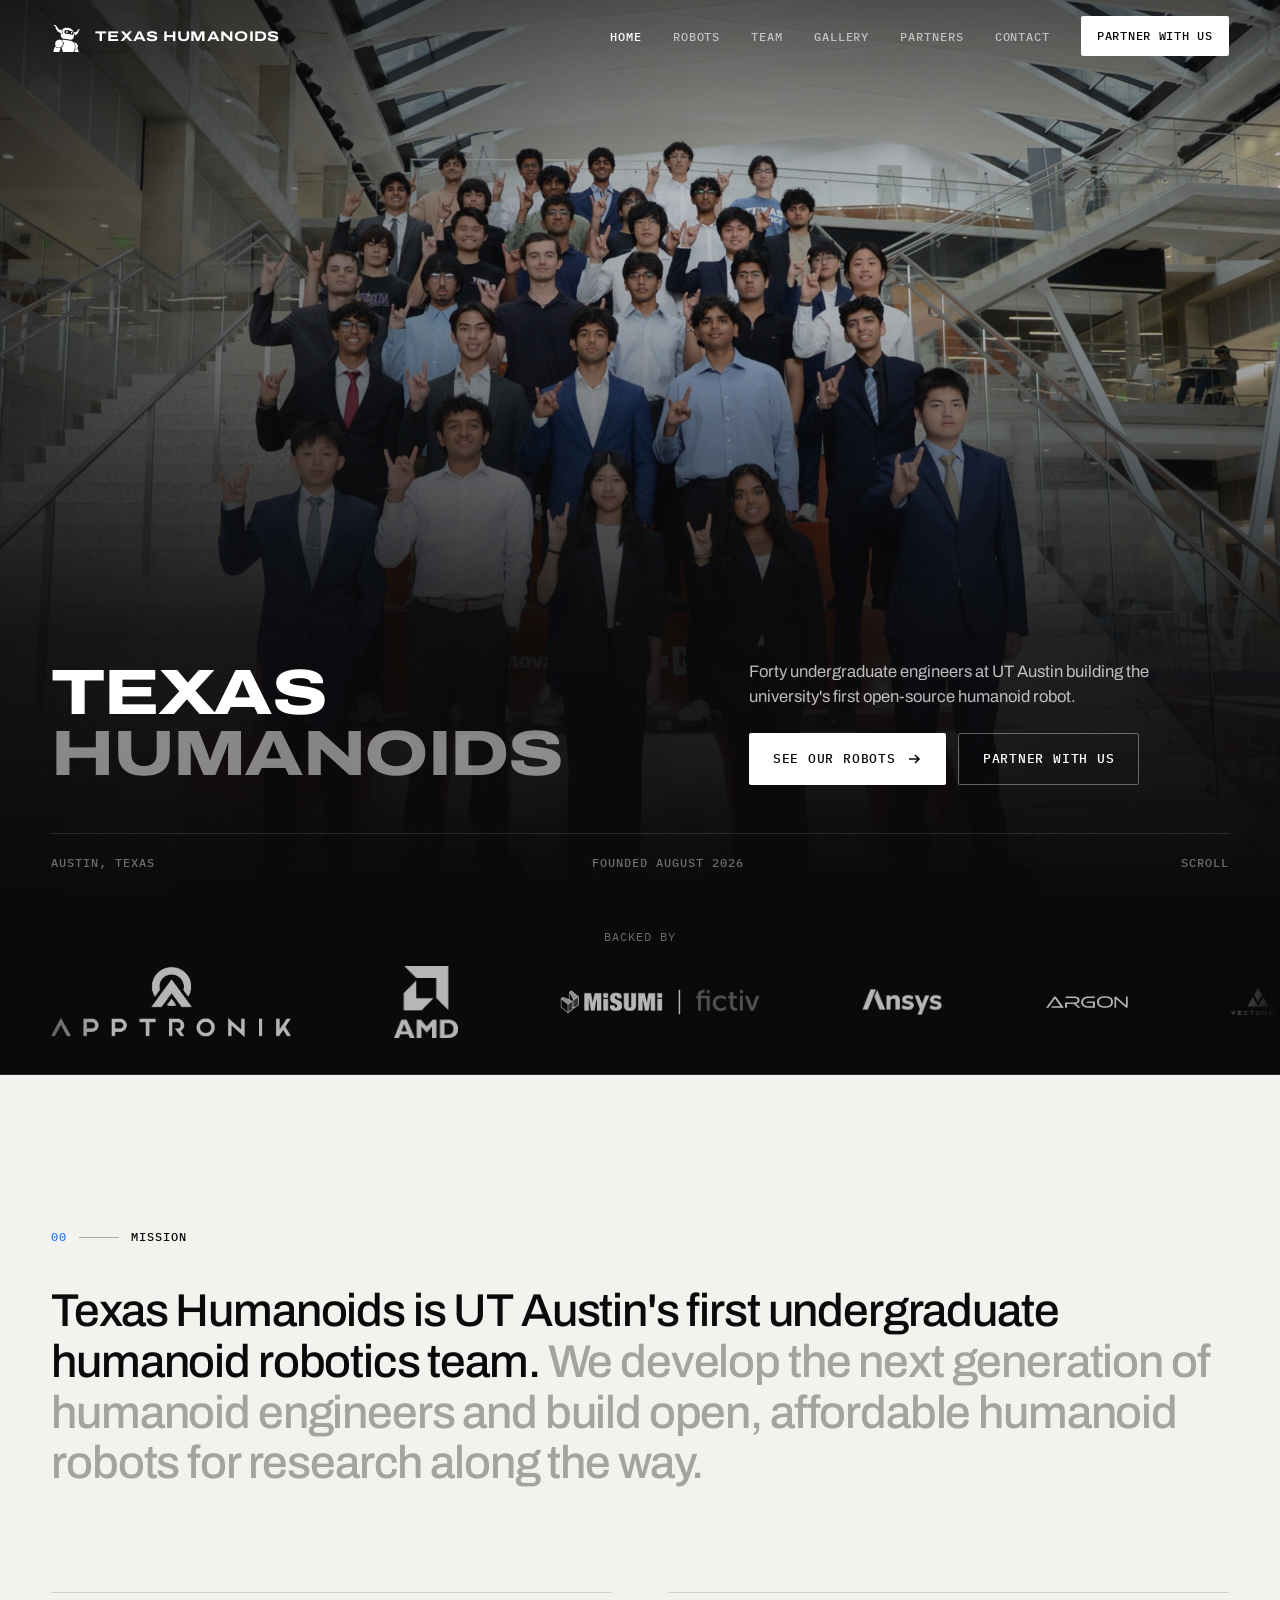
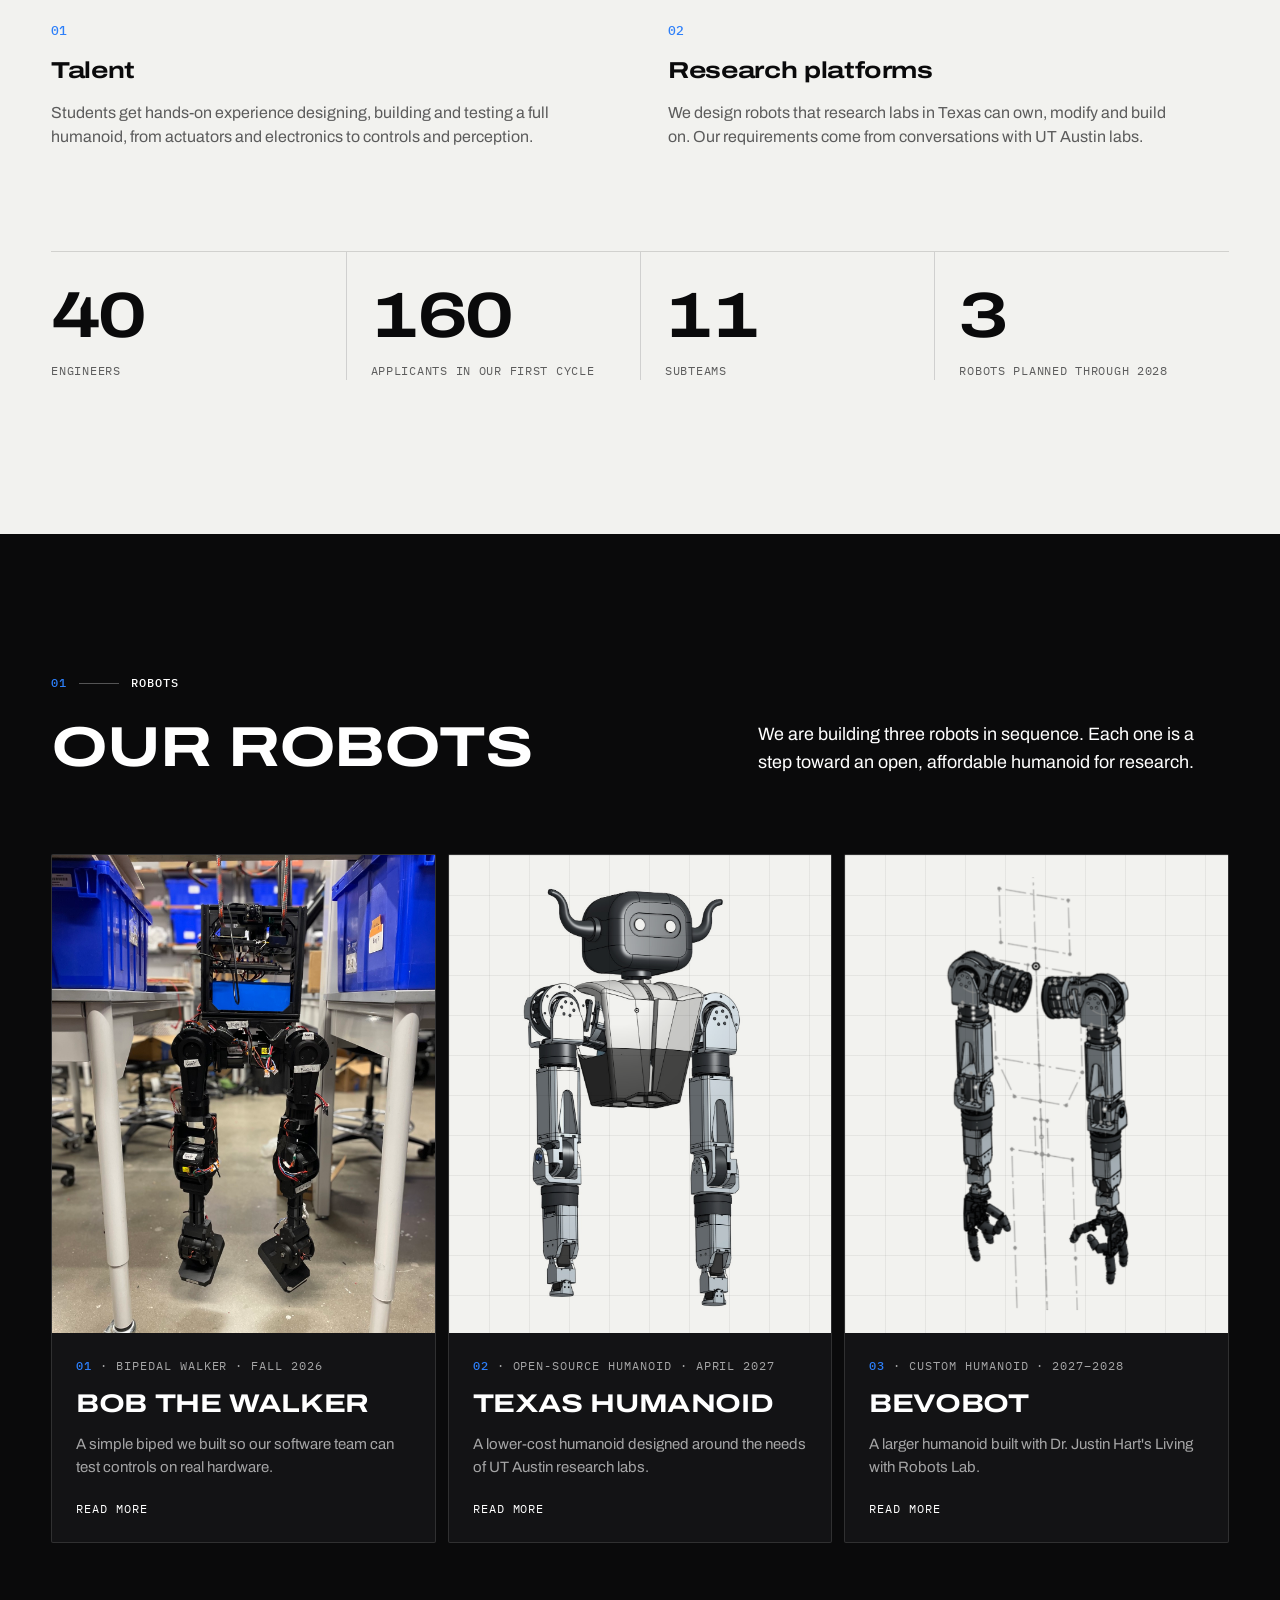
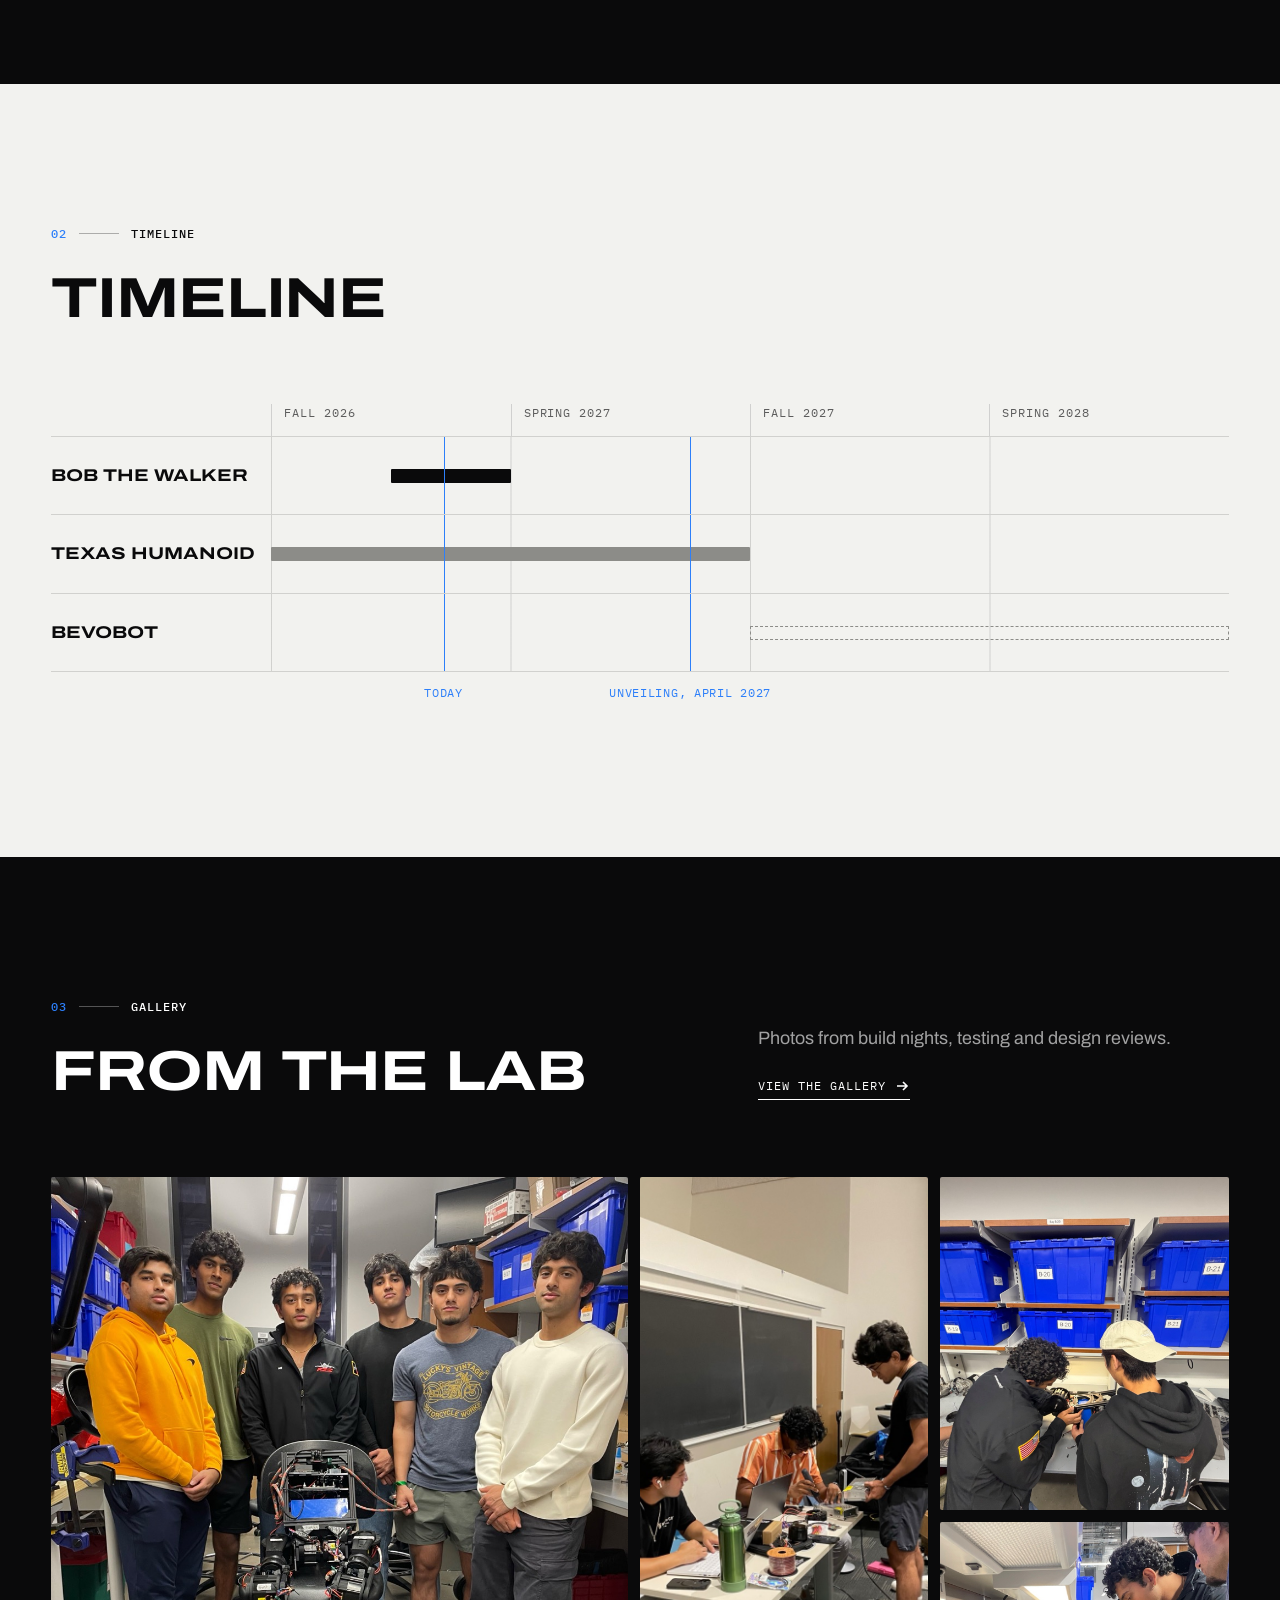
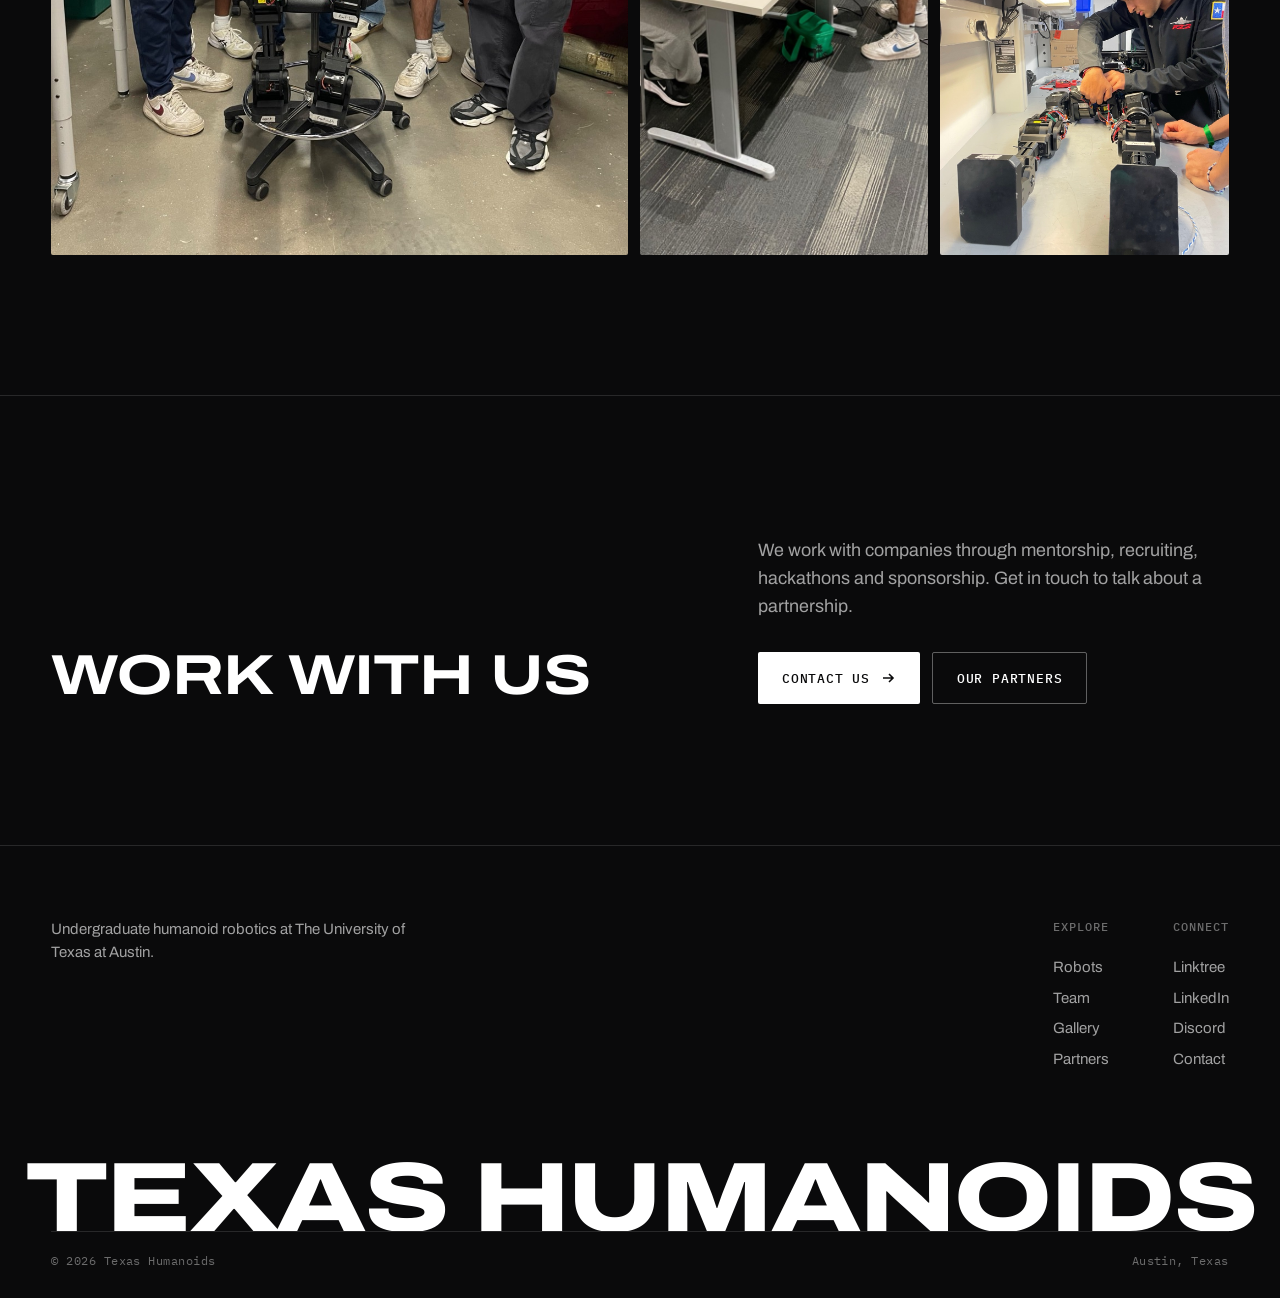
==== commit 7b5c512f: "Add AMD as a Foundations sponsor Co-Authored-By: Claude Opus 5.5 <noreply@anthropic.com> Claude-Sess" ====
--- a/index.html
+++ b/index.html
@@ -62,12 +62,12 @@
 
     <div class="backed">
       <p class="backed-label">Backed by</p>
-      <div class="marquee" aria-label="Sponsors: Apptronik, MISUMI, Fictiv, Ansys, Argon Mechatronics, VectorNav, SendCutSend">
+      <div class="marquee" aria-label="Sponsors: Apptronik, AMD, MISUMI, Fictiv, Ansys, Argon Mechatronics, VectorNav, SendCutSend">
         <div class="marquee-track" aria-hidden="true">
-        <img class="mq white apptronik" src="images/web/apptronik-logo.png" alt=""><img class="mq misumi" src="images/web/misumi-fictiv-c.png" alt=""><img class="mq white ansys" src="images/web/ansys-c.png" alt=""><img class="mq argon" src="images/web/argon-c.png" alt=""><img class="mq white vectornav" src="images/web/vector_nav-logo.png" alt=""><img class="mq sendcutsend" src="images/web/sendcutsend-c.png" alt="">
-        <img class="mq white apptronik" src="images/web/apptronik-logo.png" alt=""><img class="mq misumi" src="images/web/misumi-fictiv-c.png" alt=""><img class="mq white ansys" src="images/web/ansys-c.png" alt=""><img class="mq argon" src="images/web/argon-c.png" alt=""><img class="mq white vectornav" src="images/web/vector_nav-logo.png" alt=""><img class="mq sendcutsend" src="images/web/sendcutsend-c.png" alt="">
-        <img class="mq white apptronik" src="images/web/apptronik-logo.png" alt=""><img class="mq misumi" src="images/web/misumi-fictiv-c.png" alt=""><img class="mq white ansys" src="images/web/ansys-c.png" alt=""><img class="mq argon" src="images/web/argon-c.png" alt=""><img class="mq white vectornav" src="images/web/vector_nav-logo.png" alt=""><img class="mq sendcutsend" src="images/web/sendcutsend-c.png" alt="">
-        <img class="mq white apptronik" src="images/web/apptronik-logo.png" alt=""><img class="mq misumi" src="images/web/misumi-fictiv-c.png" alt=""><img class="mq white ansys" src="images/web/ansys-c.png" alt=""><img class="mq argon" src="images/web/argon-c.png" alt=""><img class="mq white vectornav" src="images/web/vector_nav-logo.png" alt=""><img class="mq sendcutsend" src="images/web/sendcutsend-c.png" alt="">
+        <img class="mq white apptronik" src="images/web/apptronik-logo.png" alt=""><img class="mq white amd" src="images/web/amd-logo.png" alt=""><img class="mq misumi" src="images/web/misumi-fictiv-c.png" alt=""><img class="mq white ansys" src="images/web/ansys-c.png" alt=""><img class="mq argon" src="images/web/argon-c.png" alt=""><img class="mq white vectornav" src="images/web/vector_nav-logo.png" alt=""><img class="mq sendcutsend" src="images/web/sendcutsend-c.png" alt="">
+        <img class="mq white apptronik" src="images/web/apptronik-logo.png" alt=""><img class="mq white amd" src="images/web/amd-logo.png" alt=""><img class="mq misumi" src="images/web/misumi-fictiv-c.png" alt=""><img class="mq white ansys" src="images/web/ansys-c.png" alt=""><img class="mq argon" src="images/web/argon-c.png" alt=""><img class="mq white vectornav" src="images/web/vector_nav-logo.png" alt=""><img class="mq sendcutsend" src="images/web/sendcutsend-c.png" alt="">
+        <img class="mq white apptronik" src="images/web/apptronik-logo.png" alt=""><img class="mq white amd" src="images/web/amd-logo.png" alt=""><img class="mq misumi" src="images/web/misumi-fictiv-c.png" alt=""><img class="mq white ansys" src="images/web/ansys-c.png" alt=""><img class="mq argon" src="images/web/argon-c.png" alt=""><img class="mq white vectornav" src="images/web/vector_nav-logo.png" alt=""><img class="mq sendcutsend" src="images/web/sendcutsend-c.png" alt="">
+        <img class="mq white apptronik" src="images/web/apptronik-logo.png" alt=""><img class="mq white amd" src="images/web/amd-logo.png" alt=""><img class="mq misumi" src="images/web/misumi-fictiv-c.png" alt=""><img class="mq white ansys" src="images/web/ansys-c.png" alt=""><img class="mq argon" src="images/web/argon-c.png" alt=""><img class="mq white vectornav" src="images/web/vector_nav-logo.png" alt=""><img class="mq sendcutsend" src="images/web/sendcutsend-c.png" alt="">
         </div>
       </div>
     </div>
--- a/styles.css
+++ b/styles.css
@@ -239,6 +239,7 @@
 .marquee-track .mq { height: auto; margin: 0 clamp(36px, 4vw, 64px); opacity: .7; flex: none; }
 .marquee-track .white { filter: brightness(0) invert(1); }
 .marquee-track .apptronik { width: 240px; }
+.marquee-track .amd { width: 64px; }
 .marquee-track .misumi { width: 200px; filter: grayscale(1) invert(1); mix-blend-mode: screen; }
 .marquee-track .ansys { width: 80px; }
 .marquee-track .argon { width: 84px; mix-blend-mode: screen; }
@@ -363,6 +364,7 @@
 .logo-cell:hover img { opacity: 1; }
 .logo-cell .white { filter: brightness(0) invert(1); }
 .logo-cell .apptronik { width: min(70%, 480px); }
+.logo-cell .amd { width: min(30%, 140px); }
 .logo-cell .misumi { width: min(82%, 340px); filter: grayscale(1) invert(1); mix-blend-mode: screen; }
 .logo-cell .ansys { width: min(42%, 128px); }
 .logo-cell .argon { width: min(70%, 124px); mix-blend-mode: screen; }
